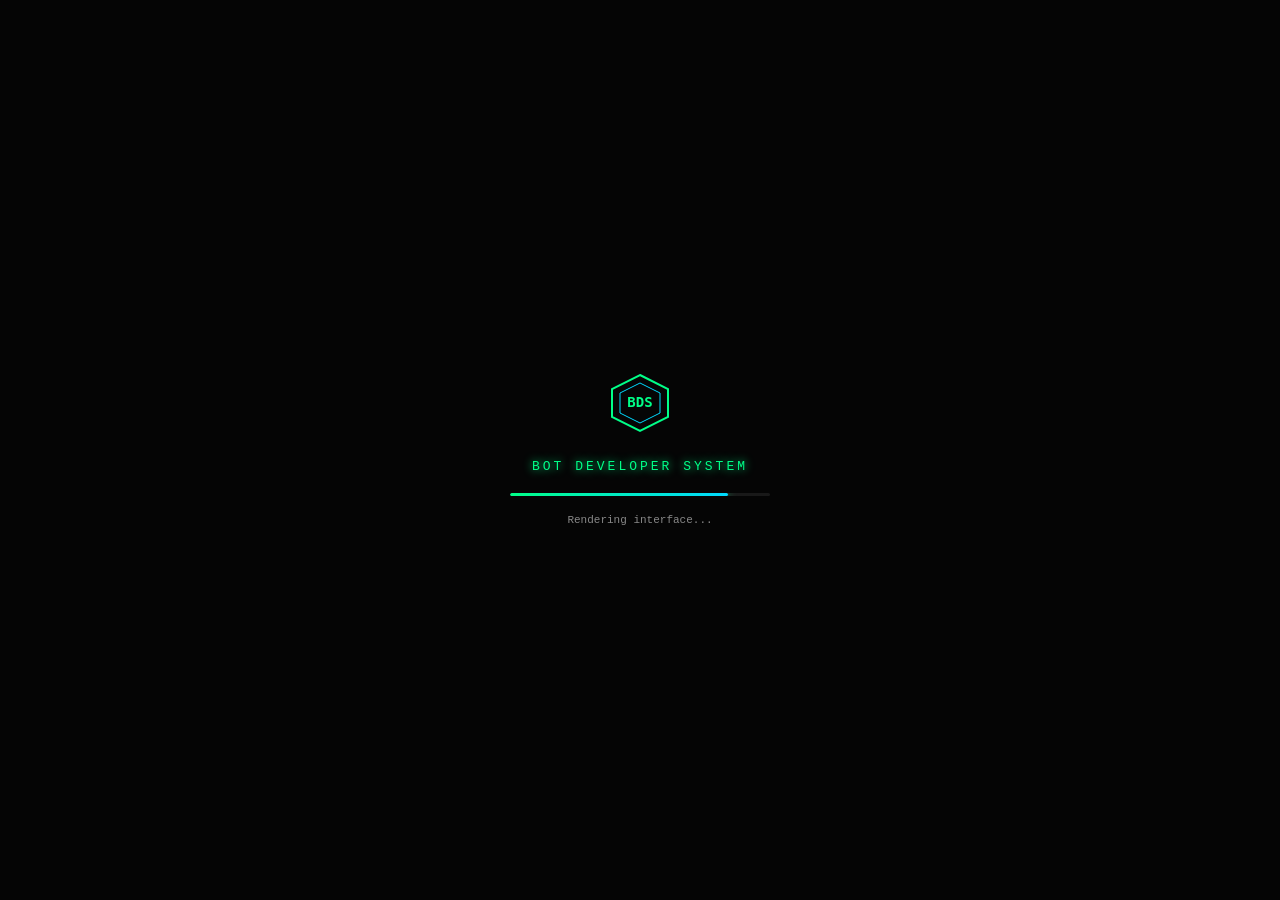
==== index.html @ f779391d "Add files via upload" ====
<!DOCTYPE html>
<html lang="ru">
<head>
  <meta charset="UTF-8" />
  <meta name="viewport" content="width=device-width, initial-scale=1.0, maximum-scale=1.0, user-scalable=no" />
  <title>BOT DEVELOPER SYSTEM</title>
  <link rel="stylesheet" href="styles.css" />
  <script src="https://telegram.org/js/telegram-web-app.js"></script>
</head>
<body>

<!-- ===== LOADING SCREEN ===== -->
<div id="loader">
  <div class="loader-inner">
    <div class="loader-logo">
      <svg width="64" height="64" viewBox="0 0 64 64" fill="none">
        <polygon points="32,4 60,18 60,46 32,60 4,46 4,18" stroke="#00ff88" stroke-width="2" fill="none" class="hex-anim"/>
        <polygon points="32,12 52,22 52,42 32,52 12,42 12,22" stroke="#00d9ff" stroke-width="1" fill="none" class="hex-anim2"/>
        <text x="32" y="36" text-anchor="middle" fill="#00ff88" font-size="14" font-family="monospace" font-weight="bold">BDS</text>
      </svg>
    </div>
    <div class="loader-text">BOT DEVELOPER SYSTEM</div>
    <div class="loader-bar-wrap"><div class="loader-bar"></div></div>
    <div class="loader-status" id="loaderStatus">Initializing system...</div>
  </div>
</div>

<!-- ===== CANVAS ===== -->
<canvas id="bgCanvas"></canvas>

<!-- ===== APP SHELL ===== -->
<div id="app" class="hidden">

  <!-- ========== HOME ========== -->
  <section class="page active" id="page-home">
    <div class="page-scroll">
      <div class="hero">
        <div class="hero-badge"><span class="dot pulse-green"></span> SYSTEM ONLINE</div>
        <div class="logo-wrap">
          <svg width="72" height="72" viewBox="0 0 72 72" fill="none">
            <polygon points="36,4 68,20 68,52 36,68 4,52 4,20" stroke="#00ff88" stroke-width="1.5" fill="rgba(0,255,136,0.04)"/>
            <polygon points="36,14 58,26 58,50 36,62 14,50 14,26" stroke="#00d9ff" stroke-width="1" fill="rgba(0,217,255,0.03)"/>
            <text x="36" y="42" text-anchor="middle" fill="#00ff88" font-size="16" font-family="monospace" font-weight="bold">BDS</text>
          </svg>
        </div>
        <h1 class="hero-title glitch" data-text="BOT DEVELOPER SYSTEM">BOT DEVELOPER SYSTEM</h1>
        <p class="hero-sub typed-text" id="typedSub"></p>
        <div class="hero-actions">
          <button class="btn-primary" onclick="nav('services')">Смотреть услуги</button>
          <button class="btn-outline" onclick="nav('contacts')">Связаться</button>
        </div>
      </div>

      <!-- STATS -->
      <div class="section-label">// SYSTEM METRICS</div>
      <div class="stats-grid">
        <div class="stat-card" data-glow="green">
          <div class="stat-icon">📦</div>
          <div class="stat-num counter" data-target="120">0</div>
          <div class="stat-label">Выполнено проектов</div>
          <div class="stat-bar"><div class="stat-bar-fill" style="width:92%"></div></div>
        </div>
        <div class="stat-card" data-glow="blue">
          <div class="stat-icon">👥</div>
          <div class="stat-num counter" data-target="47">0</div>
          <div class="stat-label">Активных клиентов</div>
          <div class="stat-bar"><div class="stat-bar-fill" style="width:78%"></div></div>
        </div>
        <div class="stat-card" data-glow="green">
          <div class="stat-icon">⚡</div>
          <div class="stat-num" id="responseTime">~2ч</div>
          <div class="stat-label">Время ответа</div>
          <div class="stat-bar"><div class="stat-bar-fill" style="width:98%"></div></div>
        </div>
        <div class="stat-card" data-glow="blue">
          <div class="stat-icon">🟢</div>
          <div class="stat-num" style="color:#00ff88">ONLINE</div>
          <div class="stat-label">Онлайн статус</div>
          <div class="stat-bar"><div class="stat-bar-fill" style="width:100%"></div></div>
        </div>
      </div>

      <!-- ABOUT -->
      <div class="section-label">// ABOUT SYSTEM</div>
      <div class="about-card glass">
        <div class="about-icon">🤖</div>
        <div class="about-text">
          <p>Разрабатываю <span class="highlight-green">Telegram-боты</span> любой сложности — от простых автоответчиков до полноценных <span class="highlight-blue">CRM-систем</span> и магазинов. Работаю с Python, Node.js, aiogram, Telegraf и другими стеками.</p>
        </div>
      </div>

      <!-- TECH STACK -->
      <div class="section-label">// TECH STACK</div>
      <div class="tech-wrap">
        <div class="tech-tag">Python</div>
        <div class="tech-tag">aiogram</div>
        <div class="tech-tag">Node.js</div>
        <div class="tech-tag">Telegraf</div>
        <div class="tech-tag">PostgreSQL</div>
        <div class="tech-tag">Redis</div>
        <div class="tech-tag">Docker</div>
        <div class="tech-tag">REST API</div>
        <div class="tech-tag">Webhook</div>
        <div class="tech-tag">MongoDB</div>
        <div class="tech-tag">FastAPI</div>
        <div class="tech-tag">OpenAI</div>
      </div>

      <div class="spacer-bottom"></div>
    </div>
  </section>

  <!-- ========== SERVICES ========== -->
  <section class="page" id="page-services">
    <div class="page-scroll">
      <div class="page-header">
        <div class="page-header-label">// AVAILABLE MODULES</div>
        <h2 class="page-title">Услуги</h2>
        <p class="page-desc">Выберите нужное решение для вашего бизнеса</p>
      </div>

      <div class="services-grid" id="servicesGrid"></div>
      <div class="spacer-bottom"></div>
    </div>
  </section>

  <!-- ========== PORTFOLIO ========== -->
  <section class="page" id="page-portfolio">
    <div class="page-scroll">
      <div class="page-header">
        <div class="page-header-label">// PROJECT ARCHIVE</div>
        <h2 class="page-title">Портфолио</h2>
        <p class="page-desc">Реализованные проекты</p>
      </div>

      <div class="portfolio-list" id="portfolioList"></div>
      <div class="spacer-bottom"></div>
    </div>
  </section>

  <!-- ========== REVIEWS ========== -->
  <section class="page" id="page-reviews">
    <div class="page-scroll">
      <div class="page-header">
        <div class="page-header-label">// CLIENT FEEDBACK</div>
        <h2 class="page-title">Отзывы</h2>
        <p class="page-desc">Что говорят клиенты</p>
      </div>

      <div class="reviews-list" id="reviewsList"></div>
      <div class="spacer-bottom"></div>
    </div>
  </section>

  <!-- ========== CONTACTS ========== -->
  <section class="page" id="page-contacts">
    <div class="page-scroll">
      <div class="page-header">
        <div class="page-header-label">// ESTABLISH CONNECTION</div>
        <h2 class="page-title">Контакты</h2>
        <p class="page-desc">Готов обсудить ваш проект</p>
      </div>

      <div class="contacts-wrap">
        <a href="https://t.me/yourusername" class="contact-card glass" data-glow="blue">
          <div class="contact-icon">✈️</div>
          <div class="contact-info">
            <div class="contact-name">Telegram</div>
            <div class="contact-val">@yourusername</div>
          </div>
          <div class="contact-arrow">→</div>
        </a>
        <a href="https://wa.me/79000000000" class="contact-card glass" data-glow="green">
          <div class="contact-icon">💬</div>
          <div class="contact-info">
            <div class="contact-name">WhatsApp</div>
            <div class="contact-val">+7 (900) 000-00-00</div>
          </div>
          <div class="contact-arrow">→</div>
        </a>
        <a href="mailto:dev@example.com" class="contact-card glass" data-glow="blue">
          <div class="contact-icon">📧</div>
          <div class="contact-info">
            <div class="contact-name">Email</div>
            <div class="contact-val">dev@example.com</div>
          </div>
          <div class="contact-arrow">→</div>
        </a>
      </div>

      <div class="section-label" style="margin-top:28px">// AVAILABILITY STATUS</div>
      <div class="avail-card glass">
        <div class="avail-dot pulse-green"></div>
        <div class="avail-text">
          <div class="avail-title">Принимаю новые проекты</div>
          <div class="avail-sub">Свободные слоты: <span class="highlight-green">3 из 5</span></div>
        </div>
      </div>

      <button class="btn-primary btn-wide" onclick="openModal('general')" style="margin-top:24px">
        📩 Связаться сейчас
      </button>
      <div class="spacer-bottom"></div>
    </div>
  </section>

  <!-- ========== NAV ========== -->
  <nav class="bottom-nav" id="bottomNav">
    <button class="nav-item active" data-page="home">
      <span class="nav-icon">🏠</span>
      <span class="nav-label">Главная</span>
    </button>
    <button class="nav-item" data-page="services">
      <span class="nav-icon">🤖</span>
      <span class="nav-label">Услуги</span>
    </button>
    <button class="nav-item" data-page="portfolio">
      <span class="nav-icon">📂</span>
      <span class="nav-label">Портфолио</span>
    </button>
    <button class="nav-item" data-page="reviews">
      <span class="nav-icon">💬</span>
      <span class="nav-label">Отзывы</span>
    </button>
    <button class="nav-item" data-page="contacts">
      <span class="nav-icon">📞</span>
      <span class="nav-label">Контакты</span>
    </button>
  </nav>
</div>

<!-- ===== MODAL ===== -->
<div class="modal-overlay" id="modalOverlay" onclick="closeModal()">
  <div class="modal glass" id="modalBox" onclick="event.stopPropagation()">
    <div class="modal-header">
      <div class="modal-title">// SEND REQUEST</div>
      <button class="modal-close" onclick="closeModal()">✕</button>
    </div>
    <div class="modal-body" id="modalBody">
      <form id="orderForm" onsubmit="submitForm(event)">
        <label class="field-label">Имя *</label>
        <input class="field-input" type="text" id="fName" placeholder="Ваше имя" required />

        <label class="field-label">Telegram *</label>
        <input class="field-input" type="text" id="fTg" placeholder="@username" required />

        <label class="field-label">Тип проекта</label>
        <select class="field-input" id="fType">
          <option value="">Выберите...</option>
          <option>Telegram бот</option>
          <option>Магазин в Telegram</option>
          <option>CRM система</option>
          <option>Автоматическая рассылка</option>
          <option>Парсер данных</option>
          <option>Интеграция API</option>
          <option>Автоматизация бизнеса</option>
          <option>Индивидуальная разработка</option>
        </select>

        <label class="field-label">Описание задачи</label>
        <textarea class="field-input" id="fDesc" rows="3" placeholder="Опишите вашу задачу..."></textarea>

        <label class="field-label">Бюджет</label>
        <select class="field-input" id="fBudget">
          <option value="">Не указан</option>
          <option>До 5 000 ₽</option>
          <option>5 000 – 15 000 ₽</option>
          <option>15 000 – 50 000 ₽</option>
          <option>50 000 – 100 000 ₽</option>
          <option>Более 100 000 ₽</option>
        </select>

        <button class="btn-primary btn-wide" type="submit">Отправить заявку →</button>
      </form>
    </div>
  </div>
</div>

<!-- ===== SUCCESS TOAST ===== -->
<div class="toast" id="successToast">
  <span class="toast-icon">✅</span>
  <span>Заявка успешно отправлена!</span>
</div>

<script src="app.js"></script>
</body>
</html>
---- styles.css ----
/* ===========================
   ROOT & RESET
=========================== */
*, *::before, *::after { box-sizing: border-box; margin: 0; padding: 0; }

:root {
  --bg:        #050505;
  --bg2:       #111111;
  --bg3:       #181818;
  --green:     #00ff88;
  --blue:      #00d9ff;
  --white:     #ffffff;
  --gray:      #888888;
  --card-bg:   rgba(255,255,255,0.04);
  --card-border: rgba(255,255,255,0.08);
  --green-glow: 0 0 20px rgba(0,255,136,0.3);
  --blue-glow:  0 0 20px rgba(0,217,255,0.3);
  --nav-h:     70px;
  --radius:    14px;
  --radius-sm: 8px;
  --font-mono: 'Courier New', monospace;
}

html, body {
  height: 100%;
  background: var(--bg);
  color: var(--white);
  font-family: -apple-system, BlinkMacSystemFont, 'Segoe UI', Roboto, sans-serif;
  font-size: 15px;
  line-height: 1.55;
  overflow: hidden;
  -webkit-tap-highlight-color: transparent;
  user-select: none;
}

a { text-decoration: none; color: inherit; }
button { cursor: pointer; font-family: inherit; border: none; background: none; }

/* ===========================
   CANVAS BACKGROUND
=========================== */
#bgCanvas {
  position: fixed;
  inset: 0;
  z-index: 0;
  pointer-events: none;
}

/* ===========================
   LOADER
=========================== */
#loader {
  position: fixed;
  inset: 0;
  z-index: 9999;
  background: var(--bg);
  display: flex;
  align-items: center;
  justify-content: center;
  flex-direction: column;
}

.loader-inner {
  display: flex;
  flex-direction: column;
  align-items: center;
  gap: 16px;
  width: 260px;
}

.loader-logo svg { animation: loaderSpin 3s linear infinite; }
@keyframes loaderSpin {
  0%   { filter: drop-shadow(0 0 6px var(--green)); }
  50%  { filter: drop-shadow(0 0 18px var(--blue)); }
  100% { filter: drop-shadow(0 0 6px var(--green)); }
}

.hex-anim  { animation: hexPulse 2s ease-in-out infinite; }
.hex-anim2 { animation: hexPulse 2s ease-in-out infinite 0.5s; }
@keyframes hexPulse {
  0%,100% { opacity:1; } 50% { opacity:0.4; }
}

.loader-text {
  font-family: var(--font-mono);
  font-size: 13px;
  letter-spacing: 3px;
  color: var(--green);
  text-shadow: 0 0 10px var(--green);
}

.loader-bar-wrap {
  width: 100%;
  height: 3px;
  background: rgba(255,255,255,0.08);
  border-radius: 99px;
  overflow: hidden;
}

.loader-bar {
  height: 100%;
  width: 0%;
  background: linear-gradient(90deg, var(--green), var(--blue));
  border-radius: 99px;
  box-shadow: 0 0 10px var(--green);
  transition: width 0.1s linear;
}

.loader-status {
  font-family: var(--font-mono);
  font-size: 11px;
  color: var(--gray);
  min-height: 16px;
}

/* ===========================
   APP
=========================== */
#app {
  position: fixed;
  inset: 0;
  z-index: 10;
  display: flex;
  flex-direction: column;
}
#app.hidden { display: none; }

/* ===========================
   PAGES
=========================== */
.page {
  display: none;
  flex: 1;
  overflow: hidden;
  position: relative;
}
.page.active { display: flex; flex-direction: column; }

.page-scroll {
  flex: 1;
  overflow-y: auto;
  overflow-x: hidden;
  padding: 16px 16px 0;
  padding-bottom: calc(var(--nav-h) + 16px);
  -webkit-overflow-scrolling: touch;
}
.page-scroll::-webkit-scrollbar { display: none; }

/* ===========================
   HERO
=========================== */
.hero {
  text-align: center;
  padding: 32px 8px 24px;
}

.hero-badge {
  display: inline-flex;
  align-items: center;
  gap: 8px;
  font-family: var(--font-mono);
  font-size: 11px;
  letter-spacing: 2px;
  color: var(--green);
  background: rgba(0,255,136,0.08);
  border: 1px solid rgba(0,255,136,0.2);
  padding: 5px 14px;
  border-radius: 99px;
  margin-bottom: 20px;
}

.dot {
  width: 7px;
  height: 7px;
  border-radius: 50%;
  background: var(--green);
}

.pulse-green {
  animation: pulseGreen 1.8s ease-in-out infinite;
  box-shadow: 0 0 6px var(--green);
}
@keyframes pulseGreen {
  0%,100% { opacity:1; transform:scale(1); }
  50%      { opacity:0.5; transform:scale(0.7); }
}

.logo-wrap {
  margin-bottom: 18px;
  filter: drop-shadow(0 0 16px rgba(0,255,136,0.5));
}

/* Glitch Title */
.hero-title {
  font-family: var(--font-mono);
  font-size: clamp(18px, 5.5vw, 24px);
  font-weight: 700;
  letter-spacing: 2px;
  color: var(--white);
  position: relative;
  display: inline-block;
  line-height: 1.3;
}
.hero-title::before, .hero-title::after {
  content: attr(data-text);
  position: absolute;
  top: 0; left: 0;
  width: 100%;
}
.hero-title::before {
  color: var(--green);
  animation: glitch1 4s infinite linear;
  clip-path: polygon(0 0,100% 0,100% 40%,0 40%);
}
.hero-title::after {
  color: var(--blue);
  animation: glitch2 4s infinite linear;
  clip-path: polygon(0 60%,100% 60%,100% 100%,0 100%);
}
@keyframes glitch1 {
  0%,94%,100% { transform:none; opacity:0; }
  95% { transform:translate(-2px,1px); opacity:0.6; }
  97% { transform:translate(2px,-1px); opacity:0.6; }
}
@keyframes glitch2 {
  0%,92%,100% { transform:none; opacity:0; }
  93% { transform:translate(2px,1px); opacity:0.5; }
  96% { transform:translate(-2px,-1px); opacity:0.5; }
}

.hero-sub {
  color: var(--gray);
  font-size: 14px;
  max-width: 340px;
  margin: 12px auto 24px;
  min-height: 44px;
}

.hero-actions {
  display: flex;
  gap: 12px;
  justify-content: center;
  flex-wrap: wrap;
}

/* ===========================
   BUTTONS
=========================== */
.btn-primary {
  background: linear-gradient(135deg, var(--green), #00cc70);
  color: #000;
  font-weight: 700;
  font-size: 14px;
  padding: 12px 24px;
  border-radius: var(--radius-sm);
  transition: all 0.25s;
  box-shadow: 0 4px 20px rgba(0,255,136,0.3);
  letter-spacing: 0.5px;
}
.btn-primary:hover, .btn-primary:active {
  transform: translateY(-1px);
  box-shadow: 0 6px 28px rgba(0,255,136,0.5);
}

.btn-outline {
  background: transparent;
  color: var(--blue);
  font-weight: 600;
  font-size: 14px;
  padding: 11px 24px;
  border-radius: var(--radius-sm);
  border: 1.5px solid rgba(0,217,255,0.4);
  transition: all 0.25s;
}
.btn-outline:hover, .btn-outline:active {
  background: rgba(0,217,255,0.08);
  border-color: var(--blue);
  box-shadow: 0 0 16px rgba(0,217,255,0.2);
}

.btn-wide { width: 100%; text-align: center; }

/* ===========================
   SECTION LABEL
=========================== */
.section-label {
  font-family: var(--font-mono);
  font-size: 11px;
  letter-spacing: 2px;
  color: var(--green);
  opacity: 0.7;
  margin: 28px 0 14px;
}

/* ===========================
   STATS GRID
=========================== */
.stats-grid {
  display: grid;
  grid-template-columns: 1fr 1fr;
  gap: 12px;
}

.stat-card {
  background: var(--card-bg);
  border: 1px solid var(--card-border);
  border-radius: var(--radius);
  padding: 16px;
  backdrop-filter: blur(12px);
  transition: all 0.3s;
  position: relative;
  overflow: hidden;
}
.stat-card::before {
  content: '';
  position: absolute;
  top: 0; left: 0; right: 0;
  height: 2px;
}
.stat-card[data-glow="green"]::before { background: linear-gradient(90deg, transparent, var(--green), transparent); }
.stat-card[data-glow="blue"]::before  { background: linear-gradient(90deg, transparent, var(--blue), transparent); }
.stat-card[data-glow="green"]:hover   { box-shadow: var(--green-glow); border-color: rgba(0,255,136,0.3); }
.stat-card[data-glow="blue"]:hover    { box-shadow: var(--blue-glow);  border-color: rgba(0,217,255,0.3); }

.stat-icon { font-size: 20px; margin-bottom: 8px; }
.stat-num  { font-family: var(--font-mono); font-size: 22px; font-weight: 700; color: var(--green); line-height: 1; margin-bottom: 4px; }
.stat-label{ font-size: 11px; color: var(--gray); margin-bottom: 8px; }
.stat-bar  { height: 3px; background: rgba(255,255,255,0.08); border-radius: 99px; overflow: hidden; }
.stat-bar-fill { height: 100%; background: linear-gradient(90deg, var(--green), var(--blue)); border-radius: 99px; box-shadow: 0 0 6px var(--green); width: 0; transition: width 1.4s ease; }

/* ===========================
   ABOUT
=========================== */
.glass {
  background: rgba(255,255,255,0.04);
  border: 1px solid rgba(255,255,255,0.08);
  backdrop-filter: blur(16px);
  border-radius: var(--radius);
}

.about-card {
  display: flex;
  gap: 14px;
  padding: 18px;
  align-items: flex-start;
}
.about-icon { font-size: 28px; flex-shrink: 0; }
.about-text  { font-size: 14px; color: rgba(255,255,255,0.7); line-height: 1.6; }

.highlight-green { color: var(--green); font-weight: 600; }
.highlight-blue  { color: var(--blue);  font-weight: 600; }

/* ===========================
   TECH STACK
=========================== */
.tech-wrap { display: flex; flex-wrap: wrap; gap: 8px; }
.tech-tag {
  font-family: var(--font-mono);
  font-size: 11px;
  padding: 5px 12px;
  border-radius: 99px;
  background: rgba(0,217,255,0.08);
  border: 1px solid rgba(0,217,255,0.2);
  color: var(--blue);
  letter-spacing: 0.5px;
  transition: all 0.2s;
}
.tech-tag:hover { background: rgba(0,217,255,0.15); box-shadow: var(--blue-glow); }

/* ===========================
   PAGE HEADER
=========================== */
.page-header { padding: 28px 0 8px; }
.page-header-label {
  font-family: var(--font-mono);
  font-size: 11px;
  letter-spacing: 2px;
  color: var(--blue);
  opacity: 0.7;
  margin-bottom: 6px;
}
.page-title { font-size: 26px; font-weight: 700; margin-bottom: 6px; }
.page-desc  { font-size: 13px; color: var(--gray); }

/* ===========================
   SERVICES GRID
=========================== */
.services-grid {
  display: grid;
  grid-template-columns: 1fr 1fr;
  gap: 12px;
  margin-top: 20px;
}

.service-card {
  background: var(--card-bg);
  border: 1px solid var(--card-border);
  border-radius: var(--radius);
  padding: 18px 14px;
  transition: all 0.3s;
  position: relative;
  overflow: hidden;
  display: flex;
  flex-direction: column;
  gap: 8px;
  cursor: pointer;
}
.service-card::after {
  content: '';
  position: absolute;
  inset: 0;
  border-radius: var(--radius);
  background: linear-gradient(135deg, rgba(0,255,136,0.03), rgba(0,217,255,0.03));
  opacity: 0;
  transition: opacity 0.3s;
}
.service-card:hover::after { opacity: 1; }
.service-card:hover {
  border-color: rgba(0,255,136,0.25);
  transform: translateY(-2px);
  box-shadow: 0 8px 30px rgba(0,0,0,0.4), var(--green-glow);
}
.service-card:hover .service-icon { transform: scale(1.15); }

.service-top { display: flex; align-items: center; gap: 8px; }
.service-icon { font-size: 24px; transition: transform 0.3s; }
.service-name { font-size: 13px; font-weight: 700; line-height: 1.2; }
.service-desc { font-size: 12px; color: var(--gray); line-height: 1.5; flex: 1; }
.service-btn {
  display: inline-block;
  font-size: 11px;
  font-weight: 700;
  color: var(--green);
  border: 1px solid rgba(0,255,136,0.3);
  border-radius: 99px;
  padding: 5px 12px;
  text-align: center;
  transition: all 0.2s;
  font-family: var(--font-mono);
  letter-spacing: 0.5px;
  background: none;
  cursor: pointer;
  width: 100%;
}
.service-btn:hover { background: rgba(0,255,136,0.12); box-shadow: var(--green-glow); }

/* ===========================
   PORTFOLIO
=========================== */
.portfolio-list {
  display: flex;
  flex-direction: column;
  gap: 14px;
  margin-top: 20px;
}

.portfolio-card {
  background: var(--card-bg);
  border: 1px solid var(--card-border);
  border-radius: var(--radius);
  overflow: hidden;
  transition: all 0.3s;
}
.portfolio-card:hover { border-color: rgba(0,217,255,0.3); box-shadow: var(--blue-glow); }

.portfolio-thumb {
  width: 100%;
  height: 120px;
  display: flex;
  align-items: center;
  justify-content: center;
  font-size: 48px;
  position: relative;
  overflow: hidden;
}

.portfolio-body { padding: 14px; }
.portfolio-title { font-size: 15px; font-weight: 700; margin-bottom: 6px; }
.portfolio-desc { font-size: 13px; color: var(--gray); margin-bottom: 10px; line-height: 1.5; }
.portfolio-footer { display: flex; align-items: center; justify-content: space-between; flex-wrap: wrap; gap: 6px; }
.portfolio-tags { display: flex; gap: 6px; flex-wrap: wrap; }
.p-tag {
  font-size: 10px;
  padding: 3px 9px;
  border-radius: 99px;
  background: rgba(0,217,255,0.08);
  border: 1px solid rgba(0,217,255,0.2);
  color: var(--blue);
  font-family: var(--font-mono);
}
.p-status {
  font-size: 10px;
  padding: 3px 10px;
  border-radius: 99px;
  font-family: var(--font-mono);
}
.p-status.done { background: rgba(0,255,136,0.1); color: var(--green); border: 1px solid rgba(0,255,136,0.25); }
.p-status.active { background: rgba(0,217,255,0.1); color: var(--blue); border: 1px solid rgba(0,217,255,0.25); }

/* ===========================
   REVIEWS
=========================== */
.reviews-list {
  display: flex;
  flex-direction: column;
  gap: 14px;
  margin-top: 20px;
}

.review-card {
  background: var(--card-bg);
  border: 1px solid var(--card-border);
  border-radius: var(--radius);
  padding: 18px;
  transition: all 0.3s;
  opacity: 0;
  transform: translateY(20px);
  animation: fadeUp 0.5s forwards;
}
.review-card:hover { border-color: rgba(0,255,136,0.2); box-shadow: var(--green-glow); }
@keyframes fadeUp {
  to { opacity:1; transform:translateY(0); }
}

.review-top { display: flex; align-items: center; gap: 12px; margin-bottom: 10px; }
.review-avatar {
  width: 42px; height: 42px;
  border-radius: 50%;
  background: linear-gradient(135deg, var(--green), var(--blue));
  display: flex;
  align-items: center;
  justify-content: center;
  font-size: 18px;
  font-weight: 700;
  color: #000;
  flex-shrink: 0;
}
.review-name { font-weight: 700; font-size: 14px; margin-bottom: 2px; }
.review-stars { font-size: 12px; color: #ffd700; }
.review-text { font-size: 13px; color: rgba(255,255,255,0.7); line-height: 1.6; font-style: italic; }
.review-quote { color: var(--green); font-size: 18px; line-height: 1; margin-bottom: 4px; }

/* ===========================
   CONTACTS
=========================== */
.contacts-wrap { display: flex; flex-direction: column; gap: 12px; margin-top: 20px; }

.contact-card {
  display: flex;
  align-items: center;
  gap: 14px;
  padding: 16px;
  border-radius: var(--radius);
  transition: all 0.3s;
  cursor: pointer;
}
.contact-card[data-glow="green"]:hover { border-color: rgba(0,255,136,0.3); box-shadow: var(--green-glow); }
.contact-card[data-glow="blue"]:hover  { border-color: rgba(0,217,255,0.3); box-shadow: var(--blue-glow); }

.contact-icon { font-size: 28px; flex-shrink: 0; }
.contact-info { flex: 1; }
.contact-name { font-weight: 700; font-size: 14px; }
.contact-val  { font-size: 13px; color: var(--gray); font-family: var(--font-mono); }
.contact-arrow { color: var(--green); font-size: 18px; opacity: 0.5; }

.avail-card {
  display: flex;
  align-items: center;
  gap: 14px;
  padding: 16px;
}
.avail-dot {
  width: 12px; height: 12px;
  border-radius: 50%;
  background: var(--green);
  flex-shrink: 0;
  box-shadow: 0 0 8px var(--green);
  animation: pulseGreen 1.8s ease-in-out infinite;
}
.avail-title { font-weight: 700; font-size: 14px; margin-bottom: 2px; }
.avail-sub   { font-size: 12px; color: var(--gray); }

/* ===========================
   BOTTOM NAV
=========================== */
.bottom-nav {
  position: fixed;
  bottom: 0; left: 0; right: 0;
  height: var(--nav-h);
  display: flex;
  align-items: center;
  justify-content: space-around;
  background: rgba(10,10,10,0.96);
  border-top: 1px solid rgba(255,255,255,0.08);
  backdrop-filter: blur(20px);
  z-index: 100;
  padding: 0 4px;
  padding-bottom: env(safe-area-inset-bottom, 0px);
}

.nav-item {
  display: flex;
  flex-direction: column;
  align-items: center;
  gap: 3px;
  padding: 8px 10px;
  border-radius: var(--radius-sm);
  transition: all 0.2s;
  flex: 1;
  position: relative;
}
.nav-item::before {
  content: '';
  position: absolute;
  top: 0; left: 20%; right: 20%;
  height: 2px;
  border-radius: 0 0 2px 2px;
  background: linear-gradient(90deg, var(--green), var(--blue));
  opacity: 0;
  transition: opacity 0.2s;
}
.nav-item.active::before { opacity: 1; }

.nav-icon  { font-size: 20px; transition: transform 0.2s; }
.nav-label { font-size: 10px; color: var(--gray); transition: color 0.2s; letter-spacing: 0.3px; }
.nav-item.active .nav-label { color: var(--green); }
.nav-item.active .nav-icon  { transform: scale(1.1); filter: drop-shadow(0 0 4px var(--green)); }
.nav-item:active { transform: scale(0.92); }

/* ===========================
   MODAL
=========================== */
.modal-overlay {
  position: fixed;
  inset: 0;
  z-index: 200;
  background: rgba(0,0,0,0.8);
  backdrop-filter: blur(6px);
  display: flex;
  align-items: flex-end;
  justify-content: center;
  opacity: 0;
  pointer-events: none;
  transition: opacity 0.3s;
}
.modal-overlay.open {
  opacity: 1;
  pointer-events: all;
}
.modal {
  width: 100%;
  max-width: 500px;
  max-height: 88vh;
  border-radius: 20px 20px 0 0;
  border-bottom: none;
  overflow: hidden;
  display: flex;
  flex-direction: column;
  transform: translateY(100%);
  transition: transform 0.35s cubic-bezier(0.4,0,0.2,1);
}
.modal-overlay.open .modal { transform: translateY(0); }

.modal-header {
  display: flex;
  align-items: center;
  justify-content: space-between;
  padding: 18px 20px 14px;
  border-bottom: 1px solid rgba(255,255,255,0.06);
}
.modal-title {
  font-family: var(--font-mono);
  font-size: 13px;
  letter-spacing: 2px;
  color: var(--green);
}
.modal-close {
  width: 32px; height: 32px;
  border-radius: 50%;
  background: rgba(255,255,255,0.06);
  color: var(--gray);
  font-size: 14px;
  transition: all 0.2s;
}
.modal-close:hover { background: rgba(255,255,255,0.12); color: var(--white); }

.modal-body {
  overflow-y: auto;
  padding: 16px 20px 28px;
  -webkit-overflow-scrolling: touch;
}
.modal-body::-webkit-scrollbar { display: none; }

.field-label {
  display: block;
  font-size: 11px;
  font-family: var(--font-mono);
  letter-spacing: 1px;
  color: var(--gray);
  margin: 14px 0 6px;
  text-transform: uppercase;
}
.field-label:first-child { margin-top: 0; }

.field-input {
  width: 100%;
  background: rgba(255,255,255,0.04);
  border: 1px solid rgba(255,255,255,0.1);
  border-radius: var(--radius-sm);
  color: var(--white);
  font-size: 14px;
  font-family: inherit;
  padding: 12px 14px;
  outline: none;
  transition: border-color 0.2s, box-shadow 0.2s;
  resize: none;
  appearance: none;
}
.field-input::placeholder { color: rgba(255,255,255,0.25); }
.field-input:focus {
  border-color: rgba(0,255,136,0.4);
  box-shadow: 0 0 12px rgba(0,255,136,0.12);
}
select.field-input option { background: #1a1a1a; color: var(--white); }
textarea.field-input { min-height: 80px; }

#orderForm .btn-primary { margin-top: 20px; }

/* ===========================
   TOAST
=========================== */
.toast {
  position: fixed;
  bottom: calc(var(--nav-h) + 16px);
  left: 50%;
  transform: translateX(-50%) translateY(20px);
  background: rgba(0,255,136,0.1);
  border: 1px solid rgba(0,255,136,0.3);
  color: var(--green);
  font-size: 14px;
  font-weight: 600;
  padding: 12px 24px;
  border-radius: 99px;
  backdrop-filter: blur(16px);
  display: flex;
  align-items: center;
  gap: 8px;
  white-space: nowrap;
  z-index: 500;
  opacity: 0;
  transition: all 0.3s;
  pointer-events: none;
  box-shadow: var(--green-glow);
}
.toast.show {
  opacity: 1;
  transform: translateX(-50%) translateY(0);
}
.toast-icon { font-size: 16px; }

/* ===========================
   SPACER
=========================== */
.spacer-bottom { height: 20px; }

/* ===========================
   PORTFOLIO THUMB GRADIENTS
=========================== */
.thumb-1 { background: linear-gradient(135deg,#0d1a0d,#0a1a2a); }
.thumb-2 { background: linear-gradient(135deg,#1a0d0d,#0a1a2a); }
.thumb-3 { background: linear-gradient(135deg,#0a1a2a,#0d0d1a); }
.thumb-4 { background: linear-gradient(135deg,#1a150a,#0a1a15); }
.thumb-5 { background: linear-gradient(135deg,#0a1a0a,#151a0a); }
.thumb-6 { background: linear-gradient(135deg,#1a0a1a,#0a1520); }

/* grid overlay on thumbs */
.portfolio-thumb::after {
  content:'';
  position:absolute;
  inset:0;
  background-image:
    linear-gradient(rgba(0,255,136,0.05) 1px, transparent 1px),
    linear-gradient(90deg, rgba(0,255,136,0.05) 1px, transparent 1px);
  background-size: 24px 24px;
}
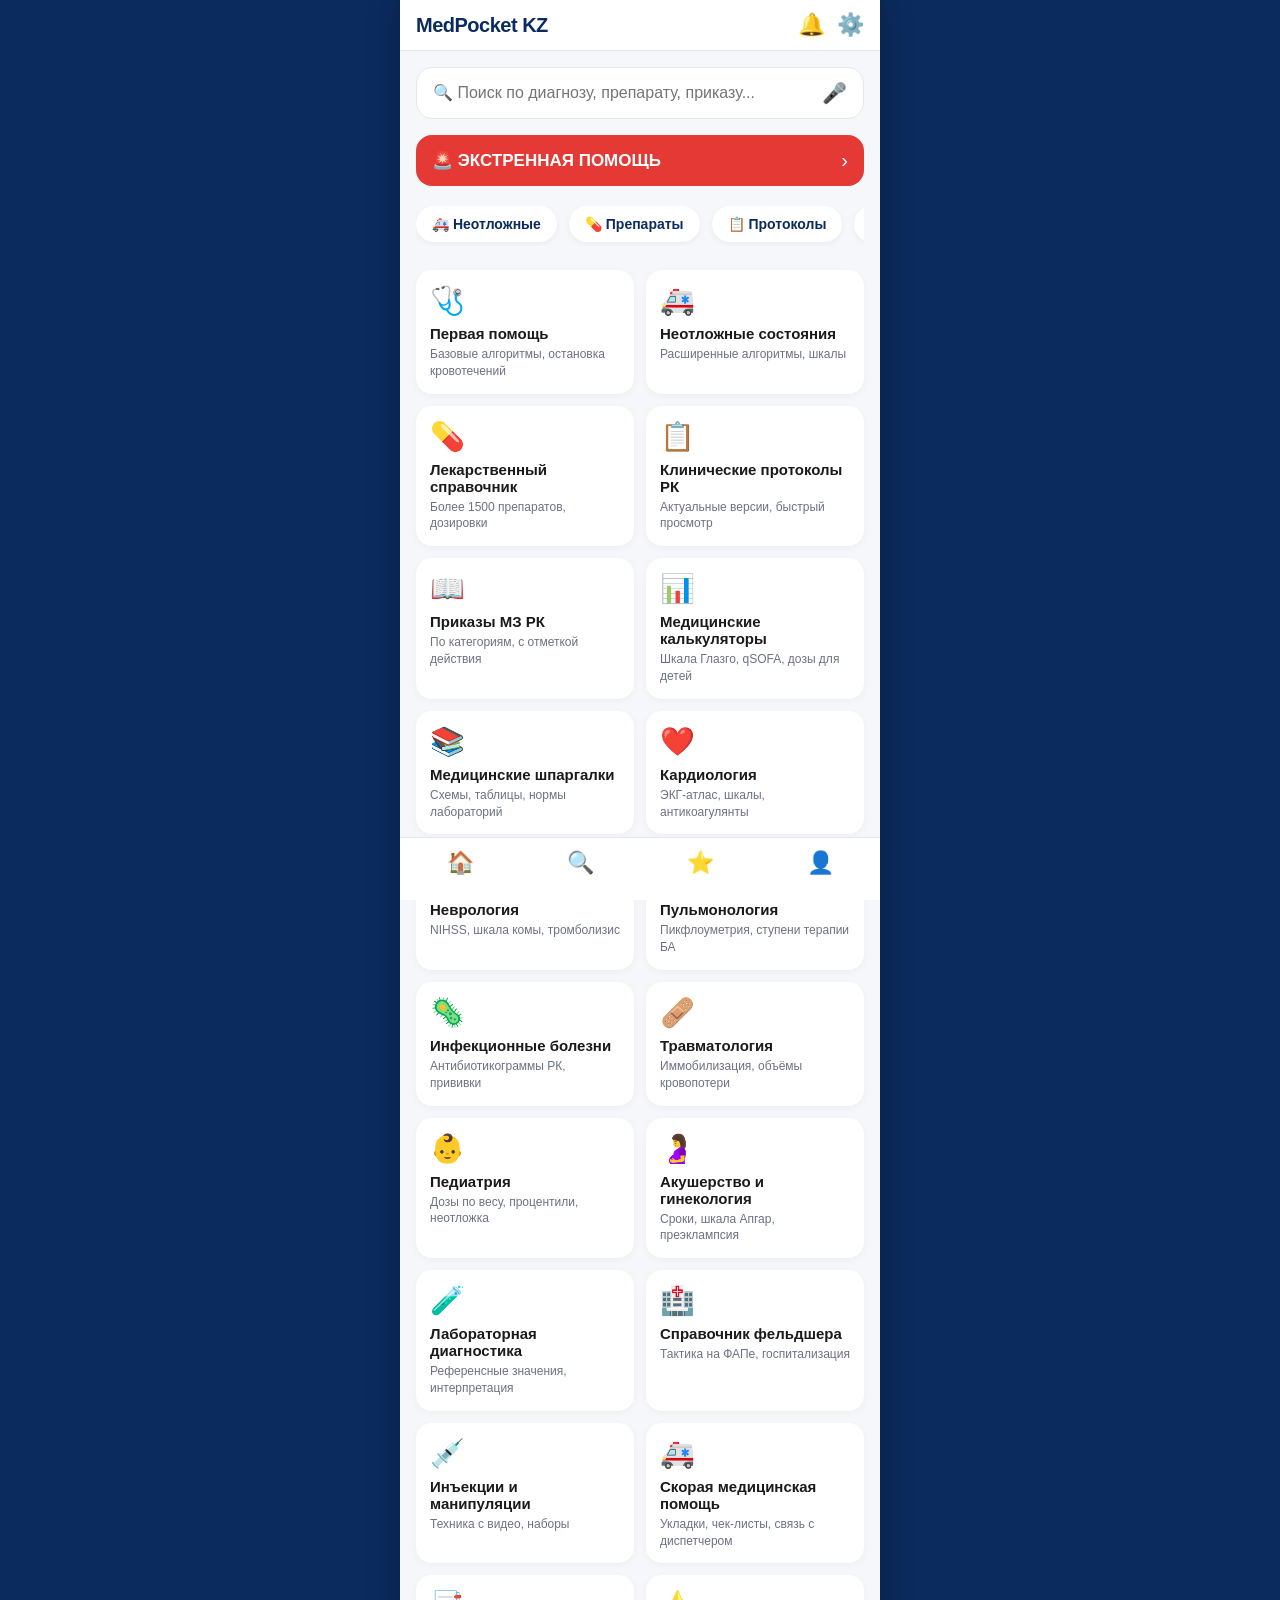
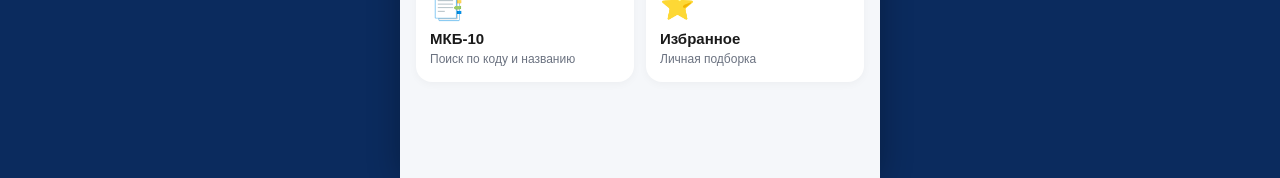
==== commit 99141d4b: "Refactor index.html for MedPocket KZ application Updated the HTML structure and styles for the MedPo" ====
--- a/index.html
+++ b/index.html
@@ -1,287 +1,421 @@
 <!DOCTYPE html>
 <html lang="ru">
 <head>
-  <meta charset="UTF-8" />
-  <meta name="viewport" content="width=device-width, initial-scale=1.0, maximum-scale=1.0, user-scalable=no" />
-  <title>BOT DEVELOPER SYSTEM</title>
-  <link rel="stylesheet" href="styles.css" />
-  <script src="https://telegram.org/js/telegram-web-app.js"></script>
+    <meta charset="UTF-8">
+    <meta name="viewport" content="width=device-width, initial-scale=1.0, maximum-scale=1.0, user-scalable=no, viewport-fit=cover">
+    <title>MedPocket KZ</title>
+    <style>
+        * {
+            margin: 0;
+            padding: 0;
+            box-sizing: border-box;
+            -webkit-tap-highlight-color: transparent;
+            font-family: -apple-system, BlinkMacSystemFont, 'Inter', 'Segoe UI', Roboto, sans-serif;
+        }
+        body {
+            background: #0B2B5E;
+            display: flex;
+            justify-content: center;
+            align-items: flex-start;
+            min-height: 100vh;
+        }
+        #app {
+            width: 100%;
+            max-width: 480px;
+            background: #F5F7FA;
+            min-height: 100vh;
+            position: relative;
+            display: flex;
+            flex-direction: column;
+            box-shadow: 0 0 30px rgba(0,0,0,0.3);
+        }
+        /* Шапка */
+        .header {
+            background: #FFFFFF;
+            padding: 12px 16px;
+            display: flex;
+            align-items: center;
+            justify-content: space-between;
+            border-bottom: 1px solid #E5E7EB;
+            position: sticky;
+            top: 0;
+            z-index: 10;
+        }
+        .logo {
+            font-size: 20px;
+            font-weight: 700;
+            color: #0B2B5E;
+            letter-spacing: -0.5px;
+        }
+        .header-icons {
+            display: flex;
+            gap: 12px;
+            font-size: 22px;
+        }
+        /* Контент */
+        .content {
+            flex: 1;
+            overflow-y: auto;
+            padding-bottom: 80px;
+            -webkit-overflow-scrolling: touch;
+        }
+        .screen {
+            display: none;
+            padding: 16px;
+        }
+        .screen.active {
+            display: block;
+        }
+        /* Поиск */
+        .search-container {
+            background: #FFFFFF;
+            border-radius: 16px;
+            padding: 4px 16px;
+            display: flex;
+            align-items: center;
+            margin-bottom: 16px;
+            border: 1px solid #E5E7EB;
+        }
+        .search-container input {
+            flex: 1;
+            border: none;
+            font-size: 16px;
+            padding: 12px 0;
+            outline: none;
+            background: transparent;
+        }
+        .search-mic {
+            font-size: 20px;
+            margin-left: 8px;
+        }
+        /* Красная кнопка */
+        .emergency-btn {
+            background: #E53935;
+            border-radius: 16px;
+            padding: 14px 16px;
+            display: flex;
+            align-items: center;
+            justify-content: space-between;
+            margin-bottom: 20px;
+            cursor: pointer;
+            transition: transform 0.1s;
+        }
+        .emergency-btn:active {
+            transform: scale(0.97);
+        }
+        .emergency-btn .text {
+            color: white;
+            font-weight: 700;
+            font-size: 17px;
+            display: flex;
+            align-items: center;
+            gap: 10px;
+        }
+        .emergency-btn .arrow {
+            color: white;
+            font-size: 20px;
+        }
+        /* Быстрые действия */
+        .quick-actions {
+            display: flex;
+            gap: 12px;
+            margin-bottom: 24px;
+            overflow-x: auto;
+            padding-bottom: 4px;
+        }
+        .quick-action {
+            background: #FFFFFF;
+            border-radius: 20px;
+            padding: 10px 16px;
+            white-space: nowrap;
+            font-size: 14px;
+            font-weight: 600;
+            color: #0B2B5E;
+            box-shadow: 0 2px 6px rgba(0,0,0,0.05);
+            display: flex;
+            align-items: center;
+            gap: 6px;
+            flex-shrink: 0;
+        }
+        /* Сетка карточек */
+        .grid {
+            display: flex;
+            flex-wrap: wrap;
+            gap: 12px;
+            justify-content: space-between;
+        }
+        .card {
+            background: #FFFFFF;
+            border-radius: 16px;
+            padding: 14px;
+            width: calc(50% - 6px);
+            box-shadow: 0 2px 8px rgba(0,0,0,0.04);
+            transition: transform 0.1s;
+            cursor: pointer;
+        }
+        .card:active {
+            transform: scale(0.96);
+        }
+        .card .icon {
+            font-size: 28px;
+            margin-bottom: 8px;
+        }
+        .card .title {
+            font-weight: 700;
+            font-size: 15px;
+            color: #1A1A1A;
+            margin-bottom: 4px;
+        }
+        .card .desc {
+            font-size: 12px;
+            color: #6B7280;
+            line-height: 1.4;
+        }
+        /* Нижняя панель */
+        .tab-bar {
+            position: fixed;
+            bottom: 0;
+            width: 100%;
+            max-width: 480px;
+            background: #FFFFFF;
+            display: flex;
+            justify-content: space-around;
+            padding: 8px 0 20px;
+            border-top: 1px solid #E5E7EB;
+            z-index: 20;
+        }
+        .tab-item {
+            align-items: center;
+            font-size: 22px;
+            padding: 4px 16px;
+            color: #9CA3AF;
+            font-weight: 500;
+            cursor: pointer;
+        }
+        .tab-item.active {
+            color: #0B2B5E;
+            font-weight: 700;
+        }
+        /* Модальное окно */
+        .modal-overlay {
+            position: fixed;
+            top: 0; left: 0; right: 0; bottom: 0;
+            background: rgba(0,0,0,0.5);
+            z-index: 30;
+            display: none;
+            justify-content: center;
+            align-items: flex-end;
+        }
+        .modal-overlay.open {
+            display: flex;
+        }
+        .modal-content {
+            background: #FFFFFF;
+            width: 100%;
+            max-width: 480px;
+            border-radius: 24px 24px 0 0;
+            padding: 20px 16px 30px;
+            max-height: 80vh;
+            overflow-y: auto;
+        }
+        .modal-header {
+            display: flex;
+            justify-content: space-between;
+            margin-bottom: 16px;
+        }
+        .modal-title {
+            font-size: 18px;
+            font-weight: 700;
+            color: #1A1A1A;
+        }
+        .modal-close {
+            font-size: 24px;
+            cursor: pointer;
+        }
+        .emergency-grid {
+            display: flex;
+            flex-wrap: wrap;
+            gap: 10px;
+        }
+        .emergency-item {
+            background: #FFF5F5;
+            border: 1px solid #FECACA;
+            border-radius: 12px;
+            padding: 12px;
+            width: calc(50% - 5px);
+            font-weight: 600;
+            font-size: 14px;
+            color: #B91C1C;
+            cursor: pointer;
+            display: flex;
+            align-items: center;
+            gap: 8px;
+        }
+        /* Заглушки экранов */
+        .placeholder {
+            font-size: 16px;
+            color: #6B7280;
+            text-align: center;
+            padding: 40px 0;
+        }
+    </style>
 </head>
 <body>
-
-<!-- ===== LOADING SCREEN ===== -->
-<div id="loader">
-  <div class="loader-inner">
-    <div class="loader-logo">
-      <svg width="64" height="64" viewBox="0 0 64 64" fill="none">
-        <polygon points="32,4 60,18 60,46 32,60 4,46 4,18" stroke="#00ff88" stroke-width="2" fill="none" class="hex-anim"/>
-        <polygon points="32,12 52,22 52,42 32,52 12,42 12,22" stroke="#00d9ff" stroke-width="1" fill="none" class="hex-anim2"/>
-        <text x="32" y="36" text-anchor="middle" fill="#00ff88" font-size="14" font-family="monospace" font-weight="bold">BDS</text>
-      </svg>
+    <div id="app">
+        <!-- Шапка -->
+        <div class="header">
+            <div class="logo">MedPocket KZ</div>
+            <div class="header-icons">
+                <span>🔔</span>
+                <span>⚙️</span>
+            </div>
+        </div>
+
+        <!-- Контент -->
+        <div class="content">
+            <!-- Главный экран -->
+            <div id="homeScreen" class="screen active">
+                <div class="search-container">
+                    <input type="text" placeholder="🔍 Поиск по диагнозу, препарату, приказу..." id="mainSearch">
+                    <span class="search-mic">🎤</span>
+                </div>
+                <div class="emergency-btn" onclick="openEmergency()">
+                    <span class="text">🚨 ЭКСТРЕННАЯ ПОМОЩЬ</span>
+                    <span class="arrow">›</span>
+                </div>
+                <div class="quick-actions">
+                    <div class="quick-action">🚑 Неотложные</div>
+                    <div class="quick-action">💊 Препараты</div>
+                    <div class="quick-action">📋 Протоколы</div>
+                    <div class="quick-action">📊 Калькуляторы</div>
+                    <div class="quick-action">⭐ Избранное</div>
+                </div>
+                <div class="grid" id="categoryGrid"></div>
+            </div>
+
+            <!-- Экран поиска -->
+            <div id="searchScreen" class="screen">
+                <div class="search-container">
+                    <input type="text" placeholder="Поиск по всему справочнику..." id="searchInput">
+                    <span class="search-mic">🎤</span>
+                </div>
+                <div class="placeholder">Начните вводить запрос — результаты появятся здесь</div>
+            </div>
+
+            <!-- Избранное -->
+            <div id="favoritesScreen" class="screen">
+                <div class="placeholder">⭐ Здесь будут ваши избранные алгоритмы и препараты</div>
+            </div>
+
+            <!-- Профиль -->
+            <div id="profileScreen" class="screen">
+                <div class="placeholder">👤 Профиль и настройки специализации</div>
+            </div>
+        </div>
+
+        <!-- Нижняя панель -->
+        <div class="tab-bar">
+            <div class="tab-item active" onclick="switchTab('home')">🏠</div>
+            <div class="tab-item" onclick="switchTab('search')">🔍</div>
+            <div class="tab-item" onclick="switchTab('favorites')">⭐</div>
+            <div class="tab-item" onclick="switchTab('profile')">👤</div>
+        </div>
+
+        <!-- Модальное окно экстренной помощи -->
+        <div id="emergencyModal" class="modal-overlay" onclick="closeEmergency(event)">
+            <div class="modal-content" onclick="event.stopPropagation()">
+                <div class="modal-header">
+                    <span class="modal-title">🚨 Экстренная помощь</span>
+                    <span class="modal-close" onclick="closeEmergencyDirect()">✕</span>
+                </div>
+                <div class="emergency-grid" id="emergencyGrid"></div>
+            </div>
+        </div>
     </div>
-    <div class="loader-text">BOT DEVELOPER SYSTEM</div>
-    <div class="loader-bar-wrap"><div class="loader-bar"></div></div>
-    <div class="loader-status" id="loaderStatus">Initializing system...</div>
-  </div>
-</div>
-
-<!-- ===== CANVAS ===== -->
-<canvas id="bgCanvas"></canvas>
-
-<!-- ===== APP SHELL ===== -->
-<div id="app" class="hidden">
-
-  <!-- ========== HOME ========== -->
-  <section class="page active" id="page-home">
-    <div class="page-scroll">
-      <div class="hero">
-        <div class="hero-badge"><span class="dot pulse-green"></span> SYSTEM ONLINE</div>
-        <div class="logo-wrap">
-          <svg width="72" height="72" viewBox="0 0 72 72" fill="none">
-            <polygon points="36,4 68,20 68,52 36,68 4,52 4,20" stroke="#00ff88" stroke-width="1.5" fill="rgba(0,255,136,0.04)"/>
-            <polygon points="36,14 58,26 58,50 36,62 14,50 14,26" stroke="#00d9ff" stroke-width="1" fill="rgba(0,217,255,0.03)"/>
-            <text x="36" y="42" text-anchor="middle" fill="#00ff88" font-size="16" font-family="monospace" font-weight="bold">BDS</text>
-          </svg>
-        </div>
-        <h1 class="hero-title glitch" data-text="BOT DEVELOPER SYSTEM">BOT DEVELOPER SYSTEM</h1>
-        <p class="hero-sub typed-text" id="typedSub"></p>
-        <div class="hero-actions">
-          <button class="btn-primary" onclick="nav('services')">Смотреть услуги</button>
-          <button class="btn-outline" onclick="nav('contacts')">Связаться</button>
-        </div>
-      </div>
-
-      <!-- STATS -->
-      <div class="section-label">// SYSTEM METRICS</div>
-      <div class="stats-grid">
-        <div class="stat-card" data-glow="green">
-          <div class="stat-icon">📦</div>
-          <div class="stat-num counter" data-target="120">0</div>
-          <div class="stat-label">Выполнено проектов</div>
-          <div class="stat-bar"><div class="stat-bar-fill" style="width:92%"></div></div>
-        </div>
-        <div class="stat-card" data-glow="blue">
-          <div class="stat-icon">👥</div>
-          <div class="stat-num counter" data-target="47">0</div>
-          <div class="stat-label">Активных клиентов</div>
-          <div class="stat-bar"><div class="stat-bar-fill" style="width:78%"></div></div>
-        </div>
-        <div class="stat-card" data-glow="green">
-          <div class="stat-icon">⚡</div>
-          <div class="stat-num" id="responseTime">~2ч</div>
-          <div class="stat-label">Время ответа</div>
-          <div class="stat-bar"><div class="stat-bar-fill" style="width:98%"></div></div>
-        </div>
-        <div class="stat-card" data-glow="blue">
-          <div class="stat-icon">🟢</div>
-          <div class="stat-num" style="color:#00ff88">ONLINE</div>
-          <div class="stat-label">Онлайн статус</div>
-          <div class="stat-bar"><div class="stat-bar-fill" style="width:100%"></div></div>
-        </div>
-      </div>
-
-      <!-- ABOUT -->
-      <div class="section-label">// ABOUT SYSTEM</div>
-      <div class="about-card glass">
-        <div class="about-icon">🤖</div>
-        <div class="about-text">
-          <p>Разрабатываю <span class="highlight-green">Telegram-боты</span> любой сложности — от простых автоответчиков до полноценных <span class="highlight-blue">CRM-систем</span> и магазинов. Работаю с Python, Node.js, aiogram, Telegraf и другими стеками.</p>
-        </div>
-      </div>
-
-      <!-- TECH STACK -->
-      <div class="section-label">// TECH STACK</div>
-      <div class="tech-wrap">
-        <div class="tech-tag">Python</div>
-        <div class="tech-tag">aiogram</div>
-        <div class="tech-tag">Node.js</div>
-        <div class="tech-tag">Telegraf</div>
-        <div class="tech-tag">PostgreSQL</div>
-        <div class="tech-tag">Redis</div>
-        <div class="tech-tag">Docker</div>
-        <div class="tech-tag">REST API</div>
-        <div class="tech-tag">Webhook</div>
-        <div class="tech-tag">MongoDB</div>
-        <div class="tech-tag">FastAPI</div>
-        <div class="tech-tag">OpenAI</div>
-      </div>
-
-      <div class="spacer-bottom"></div>
-    </div>
-  </section>
-
-  <!-- ========== SERVICES ========== -->
-  <section class="page" id="page-services">
-    <div class="page-scroll">
-      <div class="page-header">
-        <div class="page-header-label">// AVAILABLE MODULES</div>
-        <h2 class="page-title">Услуги</h2>
-        <p class="page-desc">Выберите нужное решение для вашего бизнеса</p>
-      </div>
-
-      <div class="services-grid" id="servicesGrid"></div>
-      <div class="spacer-bottom"></div>
-    </div>
-  </section>
-
-  <!-- ========== PORTFOLIO ========== -->
-  <section class="page" id="page-portfolio">
-    <div class="page-scroll">
-      <div class="page-header">
-        <div class="page-header-label">// PROJECT ARCHIVE</div>
-        <h2 class="page-title">Портфолио</h2>
-        <p class="page-desc">Реализованные проекты</p>
-      </div>
-
-      <div class="portfolio-list" id="portfolioList"></div>
-      <div class="spacer-bottom"></div>
-    </div>
-  </section>
-
-  <!-- ========== REVIEWS ========== -->
-  <section class="page" id="page-reviews">
-    <div class="page-scroll">
-      <div class="page-header">
-        <div class="page-header-label">// CLIENT FEEDBACK</div>
-        <h2 class="page-title">Отзывы</h2>
-        <p class="page-desc">Что говорят клиенты</p>
-      </div>
-
-      <div class="reviews-list" id="reviewsList"></div>
-      <div class="spacer-bottom"></div>
-    </div>
-  </section>
-
-  <!-- ========== CONTACTS ========== -->
-  <section class="page" id="page-contacts">
-    <div class="page-scroll">
-      <div class="page-header">
-        <div class="page-header-label">// ESTABLISH CONNECTION</div>
-        <h2 class="page-title">Контакты</h2>
-        <p class="page-desc">Готов обсудить ваш проект</p>
-      </div>
-
-      <div class="contacts-wrap">
-        <a href="https://t.me/yourusername" class="contact-card glass" data-glow="blue">
-          <div class="contact-icon">✈️</div>
-          <div class="contact-info">
-            <div class="contact-name">Telegram</div>
-            <div class="contact-val">@yourusername</div>
-          </div>
-          <div class="contact-arrow">→</div>
-        </a>
-        <a href="https://wa.me/79000000000" class="contact-card glass" data-glow="green">
-          <div class="contact-icon">💬</div>
-          <div class="contact-info">
-            <div class="contact-name">WhatsApp</div>
-            <div class="contact-val">+7 (900) 000-00-00</div>
-          </div>
-          <div class="contact-arrow">→</div>
-        </a>
-        <a href="mailto:dev@example.com" class="contact-card glass" data-glow="blue">
-          <div class="contact-icon">📧</div>
-          <div class="contact-info">
-            <div class="contact-name">Email</div>
-            <div class="contact-val">dev@example.com</div>
-          </div>
-          <div class="contact-arrow">→</div>
-        </a>
-      </div>
-
-      <div class="section-label" style="margin-top:28px">// AVAILABILITY STATUS</div>
-      <div class="avail-card glass">
-        <div class="avail-dot pulse-green"></div>
-        <div class="avail-text">
-          <div class="avail-title">Принимаю новые проекты</div>
-          <div class="avail-sub">Свободные слоты: <span class="highlight-green">3 из 5</span></div>
-        </div>
-      </div>
-
-      <button class="btn-primary btn-wide" onclick="openModal('general')" style="margin-top:24px">
-        📩 Связаться сейчас
-      </button>
-      <div class="spacer-bottom"></div>
-    </div>
-  </section>
-
-  <!-- ========== NAV ========== -->
-  <nav class="bottom-nav" id="bottomNav">
-    <button class="nav-item active" data-page="home">
-      <span class="nav-icon">🏠</span>
-      <span class="nav-label">Главная</span>
-    </button>
-    <button class="nav-item" data-page="services">
-      <span class="nav-icon">🤖</span>
-      <span class="nav-label">Услуги</span>
-    </button>
-    <button class="nav-item" data-page="portfolio">
-      <span class="nav-icon">📂</span>
-      <span class="nav-label">Портфолио</span>
-    </button>
-    <button class="nav-item" data-page="reviews">
-      <span class="nav-icon">💬</span>
-      <span class="nav-label">Отзывы</span>
-    </button>
-    <button class="nav-item" data-page="contacts">
-      <span class="nav-icon">📞</span>
-      <span class="nav-label">Контакты</span>
-    </button>
-  </nav>
-</div>
-
-<!-- ===== MODAL ===== -->
-<div class="modal-overlay" id="modalOverlay" onclick="closeModal()">
-  <div class="modal glass" id="modalBox" onclick="event.stopPropagation()">
-    <div class="modal-header">
-      <div class="modal-title">// SEND REQUEST</div>
-      <button class="modal-close" onclick="closeModal()">✕</button>
-    </div>
-    <div class="modal-body" id="modalBody">
-      <form id="orderForm" onsubmit="submitForm(event)">
-        <label class="field-label">Имя *</label>
-        <input class="field-input" type="text" id="fName" placeholder="Ваше имя" required />
-
-        <label class="field-label">Telegram *</label>
-        <input class="field-input" type="text" id="fTg" placeholder="@username" required />
-
-        <label class="field-label">Тип проекта</label>
-        <select class="field-input" id="fType">
-          <option value="">Выберите...</option>
-          <option>Telegram бот</option>
-          <option>Магазин в Telegram</option>
-          <option>CRM система</option>
-          <option>Автоматическая рассылка</option>
-          <option>Парсер данных</option>
-          <option>Интеграция API</option>
-          <option>Автоматизация бизнеса</option>
-          <option>Индивидуальная разработка</option>
-        </select>
-
-        <label class="field-label">Описание задачи</label>
-        <textarea class="field-input" id="fDesc" rows="3" placeholder="Опишите вашу задачу..."></textarea>
-
-        <label class="field-label">Бюджет</label>
-        <select class="field-input" id="fBudget">
-          <option value="">Не указан</option>
-          <option>До 5 000 ₽</option>
-          <option>5 000 – 15 000 ₽</option>
-          <option>15 000 – 50 000 ₽</option>
-          <option>50 000 – 100 000 ₽</option>
-          <option>Более 100 000 ₽</option>
-        </select>
-
-        <button class="btn-primary btn-wide" type="submit">Отправить заявку →</button>
-      </form>
-    </div>
-  </div>
-</div>
-
-<!-- ===== SUCCESS TOAST ===== -->
-<div class="toast" id="successToast">
-  <span class="toast-icon">✅</span>
-  <span>Заявка успешно отправлена!</span>
-</div>
-
-<script src="app.js"></script>
+
+    <script>
+        // Данные категорий
+        const categories = [
+            { icon: "🩺", title: "Первая помощь", desc: "Базовые алгоритмы, остановка кровотечений" },
+            { icon: "🚑", title: "Неотложные состояния", desc: "Расширенные алгоритмы, шкалы" },
+            { icon: "💊", title: "Лекарственный справочник", desc: "Более 1500 препаратов, дозировки" },
+            { icon: "📋", title: "Клинические протоколы РК", desc: "Актуальные версии, быстрый просмотр" },
+            { icon: "📖", title: "Приказы МЗ РК", desc: "По категориям, с отметкой действия" },
+            { icon: "📊", title: "Медицинские калькуляторы", desc: "Шкала Глазго, qSOFA, дозы для детей" },
+            { icon: "📚", title: "Медицинские шпаргалки", desc: "Схемы, таблицы, нормы лабораторий" },
+            { icon: "❤️", title: "Кардиология", desc: "ЭКГ-атлас, шкалы, антикоагулянты" },
+            { icon: "🧠", title: "Неврология", desc: "NIHSS, шкала комы, тромболизис" },
+            { icon: "🫁", title: "Пульмонология", desc: "Пикфлоуметрия, ступени терапии БА" },
+            { icon: "🦠", title: "Инфекционные болезни", desc: "Антибиотикограммы РК, прививки" },
+            { icon: "🩹", title: "Травматология", desc: "Иммобилизация, объёмы кровопотери" },
+            { icon: "👶", title: "Педиатрия", desc: "Дозы по весу, процентили, неотложка" },
+            { icon: "🤰", title: "Акушерство и гинекология", desc: "Сроки, шкала Апгар, преэклампсия" },
+            { icon: "🧪", title: "Лабораторная диагностика", desc: "Референсные значения, интерпретация" },
+            { icon: "🏥", title: "Справочник фельдшера", desc: "Тактика на ФАПе, госпитализация" },
+            { icon: "💉", title: "Инъекции и манипуляции", desc: "Техника с видео, наборы" },
+            { icon: "🚑", title: "Скорая медицинская помощь", desc: "Укладки, чек-листы, связь с диспетчером" },
+            { icon: "📑", title: "МКБ-10", desc: "Поиск по коду и названию" },
+            { icon: "⭐", title: "Избранное", desc: "Личная подборка" }
+        ];
+
+        const emergencyStates = [
+            "СЛР", "Анафилактический шок", "Инфаркт миокарда", "Инсульт",
+            "Отек легких", "Судороги", "Комы", "Гипогликемия",
+            "Гипертонический криз", "Отек Квинке"
+        ];
+
+        // Рендер сетки категорий
+        const grid = document.getElementById('categoryGrid');
+        categories.forEach(cat => {
+            const card = document.createElement('div');
+            card.className = 'card';
+            card.innerHTML = `<div class="icon">${cat.icon}</div><div class="title">${cat.title}</div><div class="desc">${cat.desc}</div>`;
+            card.onclick = () => alert(`Открыт раздел: ${cat.title}`);
+            grid.appendChild(card);
+        });
+
+        // Рендер экстренных состояний
+        const emergencyGrid = document.getElementById('emergencyGrid');
+        emergencyStates.forEach(state => {
+            const item = document.createElement('div');
+            item.className = 'emergency-item';
+            item.innerHTML = `🚨 ${state}`;
+            item.onclick = () => {
+                alert(`Открыт алгоритм: ${state}`);
+                closeEmergencyDirect();
+            };
+            emergencyGrid.appendChild(item);
+        });
+
+        // Навигация по табам
+        function switchTab(tab) {
+            document.querySelectorAll('.screen').forEach(s => s.classList.remove('active'));
+            document.querySelectorAll('.tab-item').forEach(t => t.classList.remove('active'));
+            const screenMap = {
+                home: 'homeScreen',
+                search: 'searchScreen',
+                favorites: 'favoritesScreen',
+                profile: 'profileScreen'
+            };
+            document.getElementById(screenMap[tab]).classList.add('active');
+            document.querySelectorAll('.tab-item').forEach((item, index) => {
+                const tabs = ['home', 'search', 'favorites', 'profile'];
+                if (tabs[index] === tab) item.classList.add('active');
+            });
+        }
+
+        // Модальное окно
+        function openEmergency() {
+            document.getElementById('emergencyModal').classList.add('open');
+        }
+        function closeEmergency(event) {
+            if (event.target === document.getElementById('emergencyModal')) {
+                document.getElementById('emergencyModal').classList.remove('open');
+            }
+        }
+        function closeEmergencyDirect() {
+            document.getElementById('emergencyModal').classList.remove('open');
+        }
+    </script>
 </body>
-</html>
+  </html>
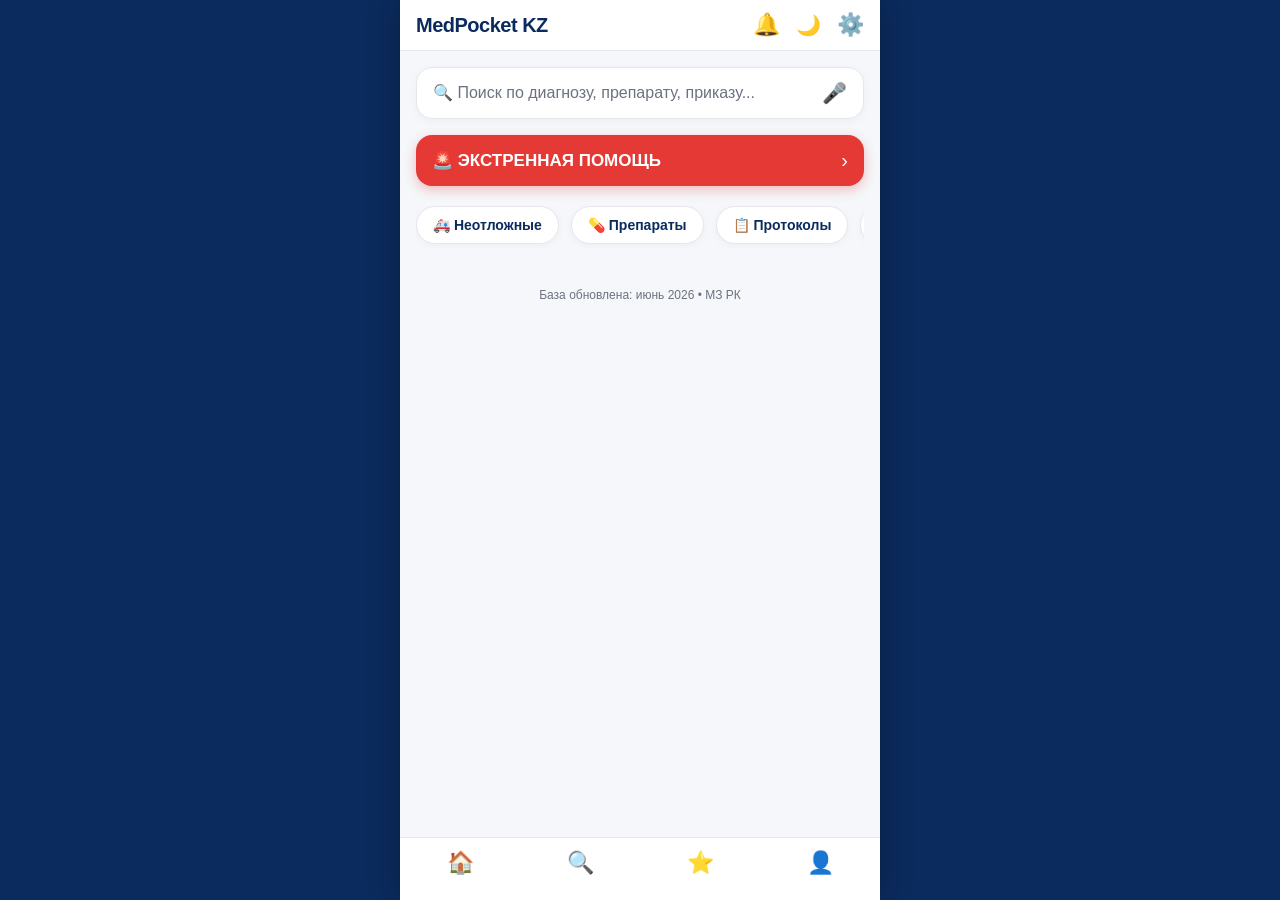
==== commit 744c47fc: "Enhance index.html with theming and layout updates Updated the HTML structure and styles for improve" ====
--- a/index.html
+++ b/index.html
@@ -3,14 +3,39 @@
 <head>
     <meta charset="UTF-8">
     <meta name="viewport" content="width=device-width, initial-scale=1.0, maximum-scale=1.0, user-scalable=no, viewport-fit=cover">
-    <title>MedPocket KZ</title>
+    <title>MedPocket KZ – Карманный справочник</title>
     <style>
+        :root {
+            --bg: #F5F7FA;
+            --card-bg: #FFFFFF;
+            --text: #1A1A1A;
+            --subtext: #6B7280;
+            --primary: #0B2B5E;
+            --accent: #00BFA6;
+            --danger: #E53935;
+            --border: #E5E7EB;
+            --shadow: 0 2px 8px rgba(0,0,0,0.04);
+            --emergency-item-bg: #FFF5F5;
+            --emergency-item-border: #FECACA;
+        }
+        body.dark {
+            --bg: #1F2937;
+            --card-bg: #374151;
+            --text: #F9FAFB;
+            --subtext: #D1D5DB;
+            --primary: #60A5FA;
+            --border: #4B5563;
+            --shadow: 0 2px 8px rgba(0,0,0,0.2);
+            --emergency-item-bg: #7F1D1D;
+            --emergency-item-border: #B91C1C;
+        }
         * {
             margin: 0;
             padding: 0;
             box-sizing: border-box;
             -webkit-tap-highlight-color: transparent;
             font-family: -apple-system, BlinkMacSystemFont, 'Inter', 'Segoe UI', Roboto, sans-serif;
+            transition: background-color 0.3s, color 0.2s, border-color 0.3s, box-shadow 0.3s;
         }
         body {
             background: #0B2B5E;
@@ -22,21 +47,20 @@
         #app {
             width: 100%;
             max-width: 480px;
-            background: #F5F7FA;
+            background: var(--bg);
             min-height: 100vh;
             position: relative;
             display: flex;
             flex-direction: column;
             box-shadow: 0 0 30px rgba(0,0,0,0.3);
         }
-        /* Шапка */
         .header {
-            background: #FFFFFF;
+            background: var(--card-bg);
             padding: 12px 16px;
             display: flex;
             align-items: center;
             justify-content: space-between;
-            border-bottom: 1px solid #E5E7EB;
+            border-bottom: 1px solid var(--border);
             position: sticky;
             top: 0;
             z-index: 10;
@@ -44,37 +68,46 @@
         .logo {
             font-size: 20px;
             font-weight: 700;
-            color: #0B2B5E;
+            color: var(--primary);
             letter-spacing: -0.5px;
         }
         .header-icons {
             display: flex;
-            gap: 12px;
+            gap: 16px;
+            align-items: center;
             font-size: 22px;
         }
-        /* Контент */
+        .theme-toggle {
+            cursor: pointer;
+            user-select: none;
+            font-size: 20px;
+            background: none;
+            border: none;
+            color: var(--text);
+        }
         .content {
             flex: 1;
             overflow-y: auto;
+            padding: 16px 16px 0;
+            -webkit-overflow-scrolling: touch;
             padding-bottom: 80px;
-            -webkit-overflow-scrolling: touch;
         }
         .screen {
             display: none;
-            padding: 16px;
         }
         .screen.active {
             display: block;
         }
         /* Поиск */
         .search-container {
-            background: #FFFFFF;
+            background: var(--card-bg);
             border-radius: 16px;
             padding: 4px 16px;
             display: flex;
             align-items: center;
             margin-bottom: 16px;
-            border: 1px solid #E5E7EB;
+            border: 1px solid var(--border);
+            box-shadow: var(--shadow);
         }
         .search-container input {
             flex: 1;
@@ -83,14 +116,20 @@
             padding: 12px 0;
             outline: none;
             background: transparent;
+            color: var(--text);
+        }
+        .search-container input::placeholder {
+            color: var(--subtext);
         }
         .search-mic {
             font-size: 20px;
             margin-left: 8px;
+            cursor: pointer;
+            color: var(--subtext);
         }
         /* Красная кнопка */
         .emergency-btn {
-            background: #E53935;
+            background: var(--danger);
             border-radius: 16px;
             padding: 14px 16px;
             display: flex;
@@ -98,10 +137,12 @@
             justify-content: space-between;
             margin-bottom: 20px;
             cursor: pointer;
-            transition: transform 0.1s;
+            box-shadow: 0 4px 12px rgba(229,57,53,0.3);
+            transition: transform 0.1s, box-shadow 0.1s;
         }
         .emergency-btn:active {
             transform: scale(0.97);
+            box-shadow: 0 2px 6px rgba(229,57,53,0.2);
         }
         .emergency-btn .text {
             color: white;
@@ -122,20 +163,33 @@
             margin-bottom: 24px;
             overflow-x: auto;
             padding-bottom: 4px;
+            -webkit-overflow-scrolling: touch;
+            scrollbar-width: none;
+        }
+        .quick-actions::-webkit-scrollbar {
+            display: none;
         }
         .quick-action {
-            background: #FFFFFF;
+            background: var(--card-bg);
             border-radius: 20px;
             padding: 10px 16px;
             white-space: nowrap;
             font-size: 14px;
             font-weight: 600;
-            color: #0B2B5E;
-            box-shadow: 0 2px 6px rgba(0,0,0,0.05);
+            color: var(--primary);
+            box-shadow: var(--shadow);
             display: flex;
             align-items: center;
             gap: 6px;
             flex-shrink: 0;
+            cursor: pointer;
+            border: 1px solid var(--border);
+            transition: background 0.2s;
+        }
+        .quick-action.active-action {
+            background: var(--primary);
+            color: white;
+            border-color: var(--primary);
         }
         /* Сетка карточек */
         .grid {
@@ -145,16 +199,18 @@
             justify-content: space-between;
         }
         .card {
-            background: #FFFFFF;
+            background: var(--card-bg);
             border-radius: 16px;
             padding: 14px;
             width: calc(50% - 6px);
-            box-shadow: 0 2px 8px rgba(0,0,0,0.04);
-            transition: transform 0.1s;
-            cursor: pointer;
+            box-shadow: var(--shadow);
+            transition: transform 0.15s, box-shadow 0.15s;
+            cursor: pointer;
+            border: 1px solid var(--border);
         }
         .card:active {
             transform: scale(0.96);
+            box-shadow: 0 4px 12px rgba(0,0,0,0.1);
         }
         .card .icon {
             font-size: 28px;
@@ -163,13 +219,16 @@
         .card .title {
             font-weight: 700;
             font-size: 15px;
-            color: #1A1A1A;
+            color: var(--text);
             margin-bottom: 4px;
         }
         .card .desc {
             font-size: 12px;
-            color: #6B7280;
+            color: var(--subtext);
             line-height: 1.4;
+        }
+        .card.hidden {
+            display: none;
         }
         /* Нижняя панель */
         .tab-bar {
@@ -177,24 +236,23 @@
             bottom: 0;
             width: 100%;
             max-width: 480px;
-            background: #FFFFFF;
+            background: var(--card-bg);
             display: flex;
             justify-content: space-around;
             padding: 8px 0 20px;
-            border-top: 1px solid #E5E7EB;
+            border-top: 1px solid var(--border);
             z-index: 20;
         }
         .tab-item {
-            align-items: center;
+            cursor: pointer;
             font-size: 22px;
             padding: 4px 16px;
             color: #9CA3AF;
             font-weight: 500;
-            cursor: pointer;
+            transition: color 0.2s;
         }
         .tab-item.active {
-            color: #0B2B5E;
-            font-weight: 700;
+            color: var(--primary);
         }
         /* Модальное окно */
         .modal-overlay {
@@ -202,35 +260,46 @@
             top: 0; left: 0; right: 0; bottom: 0;
             background: rgba(0,0,0,0.5);
             z-index: 30;
-            display: none;
+            display: flex;
             justify-content: center;
             align-items: flex-end;
+            opacity: 0;
+            pointer-events: none;
+            transition: opacity 0.3s;
         }
         .modal-overlay.open {
-            display: flex;
+            opacity: 1;
+            pointer-events: auto;
         }
         .modal-content {
-            background: #FFFFFF;
+            background: var(--card-bg);
             width: 100%;
             max-width: 480px;
             border-radius: 24px 24px 0 0;
             padding: 20px 16px 30px;
             max-height: 80vh;
             overflow-y: auto;
+            transform: translateY(100%);
+            transition: transform 0.3s cubic-bezier(0.4, 0, 0.2, 1);
+        }
+        .modal-overlay.open .modal-content {
+            transform: translateY(0);
         }
         .modal-header {
             display: flex;
             justify-content: space-between;
+            align-items: center;
             margin-bottom: 16px;
         }
         .modal-title {
             font-size: 18px;
             font-weight: 700;
-            color: #1A1A1A;
+            color: var(--text);
         }
         .modal-close {
             font-size: 24px;
             cursor: pointer;
+            color: var(--subtext);
         }
         .emergency-grid {
             display: flex;
@@ -238,8 +307,8 @@
             gap: 10px;
         }
         .emergency-item {
-            background: #FFF5F5;
-            border: 1px solid #FECACA;
+            background: var(--emergency-item-bg);
+            border: 1px solid var(--emergency-item-border);
             border-radius: 12px;
             padding: 12px;
             width: calc(50% - 5px);
@@ -250,13 +319,57 @@
             display: flex;
             align-items: center;
             gap: 8px;
-        }
-        /* Заглушки экранов */
+            transition: transform 0.1s;
+        }
+        .emergency-item:active {
+            transform: scale(0.96);
+        }
+        .call-ambulance {
+            background: var(--danger);
+            color: white;
+            border: none;
+            border-radius: 12px;
+            padding: 12px;
+            width: 100%;
+            margin-bottom: 16px;
+            font-weight: 700;
+            font-size: 16px;
+            cursor: pointer;
+            display: flex;
+            align-items: center;
+            justify-content: center;
+            gap: 8px;
+            transition: background 0.2s;
+        }
+        .footer-note {
+            text-align: center;
+            color: var(--subtext);
+            font-size: 12px;
+            margin-top: 16px;
+            padding-bottom: 16px;
+        }
+        /* Заглушки */
         .placeholder {
             font-size: 16px;
-            color: #6B7280;
+            color: var(--subtext);
             text-align: center;
             padding: 40px 0;
+        }
+        .mic-overlay {
+            position: fixed;
+            top: 0; left: 0; right: 0; bottom: 0;
+            background: rgba(0,0,0,0.7);
+            z-index: 40;
+            display: none;
+            justify-content: center;
+            align-items: center;
+            color: white;
+            font-size: 24px;
+            flex-direction: column;
+            gap: 16px;
+        }
+        .mic-overlay.active {
+            display: flex;
         }
     </style>
 </head>
@@ -267,6 +380,7 @@
             <div class="logo">MedPocket KZ</div>
             <div class="header-icons">
                 <span>🔔</span>
+                <button class="theme-toggle" id="themeToggle" onclick="toggleTheme()">🌙</button>
                 <span>⚙️</span>
             </div>
         </div>
@@ -275,22 +389,31 @@
         <div class="content">
             <!-- Главный экран -->
             <div id="homeScreen" class="screen active">
+                <!-- Умный поиск -->
                 <div class="search-container">
-                    <input type="text" placeholder="🔍 Поиск по диагнозу, препарату, приказу..." id="mainSearch">
-                    <span class="search-mic">🎤</span>
+                    <input type="text" placeholder="🔍 Поиск по диагнозу, препарату, приказу..." id="mainSearch" oninput="filterCards()">
+                    <span class="search-mic" onclick="toggleMic()">🎤</span>
                 </div>
+
+                <!-- Экстренная помощь -->
                 <div class="emergency-btn" onclick="openEmergency()">
                     <span class="text">🚨 ЭКСТРЕННАЯ ПОМОЩЬ</span>
                     <span class="arrow">›</span>
                 </div>
-                <div class="quick-actions">
+
+                <!-- Быстрые действия -->
+                <div class="quick-actions" id="quickActions">
                     <div class="quick-action">🚑 Неотложные</div>
                     <div class="quick-action">💊 Препараты</div>
                     <div class="quick-action">📋 Протоколы</div>
                     <div class="quick-action">📊 Калькуляторы</div>
                     <div class="quick-action">⭐ Избранное</div>
+                    <div class="quick-action" id="emergencyModeBtn" onclick="toggleEmergencyMode()">⚡ Режим скорой</div>
                 </div>
+
+                <!-- Сетка разделов -->
                 <div class="grid" id="categoryGrid"></div>
+                <div class="footer-note">База обновлена: июнь 2026 • МЗ РК</div>
             </div>
 
             <!-- Экран поиска -->
@@ -321,101 +444,92 @@
             <div class="tab-item" onclick="switchTab('profile')">👤</div>
         </div>
 
-        <!-- Модальное окно экстренной помощи -->
+        <!-- Модальное окно экстренных состояний -->
         <div id="emergencyModal" class="modal-overlay" onclick="closeEmergency(event)">
             <div class="modal-content" onclick="event.stopPropagation()">
                 <div class="modal-header">
                     <span class="modal-title">🚨 Экстренная помощь</span>
                     <span class="modal-close" onclick="closeEmergencyDirect()">✕</span>
                 </div>
+                <button class="call-ambulance" onclick="callAmbulance()">📞 Вызвать скорую (103)</button>
                 <div class="emergency-grid" id="emergencyGrid"></div>
             </div>
         </div>
+
+        <!-- Заглушка микрофона -->
+        <div class="mic-overlay" id="micOverlay" onclick="toggleMic()">
+            <span style="font-size: 48px;">🎤</span>
+            <span>Скажите запрос...</span>
+        </div>
     </div>
 
     <script>
         // Данные категорий
         const categories = [
-            { icon: "🩺", title: "Первая помощь", desc: "Базовые алгоритмы, остановка кровотечений" },
-            { icon: "🚑", title: "Неотложные состояния", desc: "Расширенные алгоритмы, шкалы" },
-            { icon: "💊", title: "Лекарственный справочник", desc: "Более 1500 препаратов, дозировки" },
-            { icon: "📋", title: "Клинические протоколы РК", desc: "Актуальные версии, быстрый просмотр" },
-            { icon: "📖", title: "Приказы МЗ РК", desc: "По категориям, с отметкой действия" },
-            { icon: "📊", title: "Медицинские калькуляторы", desc: "Шкала Глазго, qSOFA, дозы для детей" },
-            { icon: "📚", title: "Медицинские шпаргалки", desc: "Схемы, таблицы, нормы лабораторий" },
-            { icon: "❤️", title: "Кардиология", desc: "ЭКГ-атлас, шкалы, антикоагулянты" },
-            { icon: "🧠", title: "Неврология", desc: "NIHSS, шкала комы, тромболизис" },
-            { icon: "🫁", title: "Пульмонология", desc: "Пикфлоуметрия, ступени терапии БА" },
-            { icon: "🦠", title: "Инфекционные болезни", desc: "Антибиотикограммы РК, прививки" },
-            { icon: "🩹", title: "Травматология", desc: "Иммобилизация, объёмы кровопотери" },
-            { icon: "👶", title: "Педиатрия", desc: "Дозы по весу, процентили, неотложка" },
-            { icon: "🤰", title: "Акушерство и гинекология", desc: "Сроки, шкала Апгар, преэклампсия" },
-            { icon: "🧪", title: "Лабораторная диагностика", desc: "Референсные значения, интерпретация" },
-            { icon: "🏥", title: "Справочник фельдшера", desc: "Тактика на ФАПе, госпитализация" },
-            { icon: "💉", title: "Инъекции и манипуляции", desc: "Техника с видео, наборы" },
-            { icon: "🚑", title: "Скорая медицинская помощь", desc: "Укладки, чек-листы, связь с диспетчером" },
-            { icon: "📑", title: "МКБ-10", desc: "Поиск по коду и названию" },
-            { icon: "⭐", title: "Избранное", desc: "Личная подборка" }
+            { icon: "🩺", title: "Первая помощь", desc: "Базовые алгоритмы, остановка кровотечений", tags: ["первая", "помощь", "кровотечение"] },
+            { icon: "🚑", title: "Неотложные состояния", desc: "Расширенные алгоритмы, шкалы", tags: ["неотложка", "шкала", "алгоритм"] },
+            { icon: "💊", title: "Лекарственный справочник", desc: "Более 1500 препаратов, дозировки", tags: ["препараты", "лекарства", "дозировка"] },
+            { icon: "📋", title: "Клинические протоколы РК", desc: "Актуальные версии, быстрый просмотр", tags: ["протоколы", "мз", "клинические"] },
+            { icon: "📖", title: "Приказы МЗ РК", desc: "По категориям, с отметкой действия", tags: ["приказы", "мз", "нормативные"] },
+            { icon: "📊", title: "Медицинские калькуляторы", desc: "Шкала Глазго, qSOFA, дозы для детей", tags: ["калькуляторы", "шкала", "расчет"] },
+            { icon: "📚", title: "Медицинские шпаргалки", desc: "Схемы, таблицы, нормы лабораторий", tags: ["шпаргалки", "схемы", "нормы"] },
+            { icon: "❤️", title: "Кардиология", desc: "ЭКГ-атлас, шкалы, антикоагулянты", tags: ["кардиология", "сердце", "экг"] },
+            { icon: "🧠", title: "Неврология", desc: "NIHSS, шкала комы, тромболизис", tags: ["неврология", "мозг", "инсульт"] },
+            { icon: "🫁", title: "Пульмонология", desc: "Пикфлоуметрия, ступени терапии БА", tags: ["пульмонология", "легкие", "астма"] },
+            { icon: "🦠", title: "Инфекционные болезни", desc: "Антибиотикограммы РК, прививки", tags: ["инфекции", "антибиотики", "прививки"] },
+            { icon: "🩹", title: "Травматология", desc: "Иммобилизация, объёмы кровопотери", tags: ["травматология", "перелом", "кровь"] },
+            { icon: "👶", title: "Педиатрия", desc: "Дозы по весу, процентили, неотложка", tags: ["педиатрия", "дети", "вес"] },
+            { icon: "🤰", title: "Акушерство и гинекология", desc: "Сроки, шкала Апгар, преэклампсия", tags: ["акушерство", "беременность", "роды"] },
+            { icon: "🧪", title: "Лабораторная диагностика", desc: "Референсные значения, интерпретация", tags: ["лаборатория", "анализы", "референсы"] },
+            { icon: "🏥", title: "Справочник фельдшера", desc: "Тактика на ФАПе, госпитализация", tags: ["фельдшер", "фап", "госпитализация"] },
+            { icon: "💉", title: "Инъекции и манипуляции", desc: "Техника с видео, наборы", tags: ["инъекции", "манипуляции", "уколы"] },
+            { icon: "🚑", title: "Скорая медицинская помощь", desc: "Укладки, чек-листы, связь с диспетчером", tags: ["скорая", "укладка", "диспетчер"] },
+            { icon: "📑", title: "МКБ-10", desc: "Поиск по коду и названию", tags: ["мкб", "код", "диагноз"] },
+            { icon: "⭐", title: "Избранное", desc: "Личная подборка", tags: ["избранное", "сохраненное"] }
         ];
 
         const emergencyStates = [
-            "СЛР", "Анафилактический шок", "Инфаркт миокарда", "Инсульт",
-            "Отек легких", "Судороги", "Комы", "Гипогликемия",
-            "Гипертонический криз", "Отек Квинке"
+            { icon: "🫀", name: "СЛР" },
+            { icon: "🩸", name: "Анафилактический шок" },
+            { icon: "❤️‍🔥", name: "Инфаркт миокарда" },
+            { icon: "🧠", name: "Инсульт" },
+            { icon: "🫁", name: "Отек легких" },
+            { icon: "⚡", name: "Судороги" },
+            { icon: "💤", name: "Комы" },
+            { icon: "🍬", name: "Гипогликемия" },
+            { icon: "💥", name: "Гипертонический криз" },
+            { icon: "🤧", name: "Отек Квинке" }
         ];
 
-        // Рендер сетки категорий
-        const grid = document.getElementById('categoryGrid');
-        categories.forEach(cat => {
-            const card = document.createElement('div');
-            card.className = 'card';
-            card.innerHTML = `<div class="icon">${cat.icon}</div><div class="title">${cat.title}</div><div class="desc">${cat.desc}</div>`;
-            card.onclick = () => alert(`Открыт раздел: ${cat.title}`);
-            grid.appendChild(card);
-        });
+        let emergencyMode = false;
+
+        // Рендер категорий
+        function renderCategories(filterText = "") {
+            const grid = document.getElementById('categoryGrid');
+            grid.innerHTML = "";
+            const filter = filterText.toLowerCase();
+            categories.forEach(cat => {
+                const matches = !filter || cat.title.toLowerCase().includes(filter) || cat.tags.some(t => t.includes(filter));
+                if (emergencyMode && !["Неотложные состояния", "Лекарственный справочник", "Медицинские калькуляторы", "Первая помощь", "Скорая медицинская помощь"].includes(cat.title)) {
+                    return; // скрываем неэкстренные разделы в режиме скорой
+                }
+                const card = document.createElement('div');
+                card.className = 'card';
+                if (!matches) card.classList.add('hidden');
+                card.innerHTML = `<div class="icon">${cat.icon}</div><div class="title">${cat.title}</div><div class="desc">${cat.desc}</div>`;
+                card.onclick = () => alert(`Открыт раздел: ${cat.title}`);
+                grid.appendChild(card);
+            });
+        }
 
         // Рендер экстренных состояний
-        const emergencyGrid = document.getElementById('emergencyGrid');
-        emergencyStates.forEach(state => {
-            const item = document.createElement('div');
-            item.className = 'emergency-item';
-            item.innerHTML = `🚨 ${state}`;
-            item.onclick = () => {
-                alert(`Открыт алгоритм: ${state}`);
-                closeEmergencyDirect();
-            };
-            emergencyGrid.appendChild(item);
-        });
-
-        // Навигация по табам
-        function switchTab(tab) {
-            document.querySelectorAll('.screen').forEach(s => s.classList.remove('active'));
-            document.querySelectorAll('.tab-item').forEach(t => t.classList.remove('active'));
-            const screenMap = {
-                home: 'homeScreen',
-                search: 'searchScreen',
-                favorites: 'favoritesScreen',
-                profile: 'profileScreen'
-            };
-            document.getElementById(screenMap[tab]).classList.add('active');
-            document.querySelectorAll('.tab-item').forEach((item, index) => {
-                const tabs = ['home', 'search', 'favorites', 'profile'];
-                if (tabs[index] === tab) item.classList.add('active');
-            });
-        }
-
-        // Модальное окно
-        function openEmergency() {
-            document.getElementById('emergencyModal').classList.add('open');
-        }
-        function closeEmergency(event) {
-            if (event.target === document.getElementById('emergencyModal')) {
-                document.getElementById('emergencyModal').classList.remove('open');
-            }
-        }
-        function closeEmergencyDirect() {
-            document.getElementById('emergencyModal').classList.remove('open');
-        }
-    </script>
-</body>
-  </html>
+        function renderEmergency() {
+            const grid = document.getElementById('emergencyGrid');
+            grid.innerHTML = "";
+            emergencyStates.forEach(state => {
+                const item = document.createElement('div');
+                item.className = 'emergency-item';
+                item.innerHTML = `${state.icon} ${state.name}`;
+                item.onclick = () => {
+                    alert(`Открыт алгоритм: ${state.name}`);
+                    
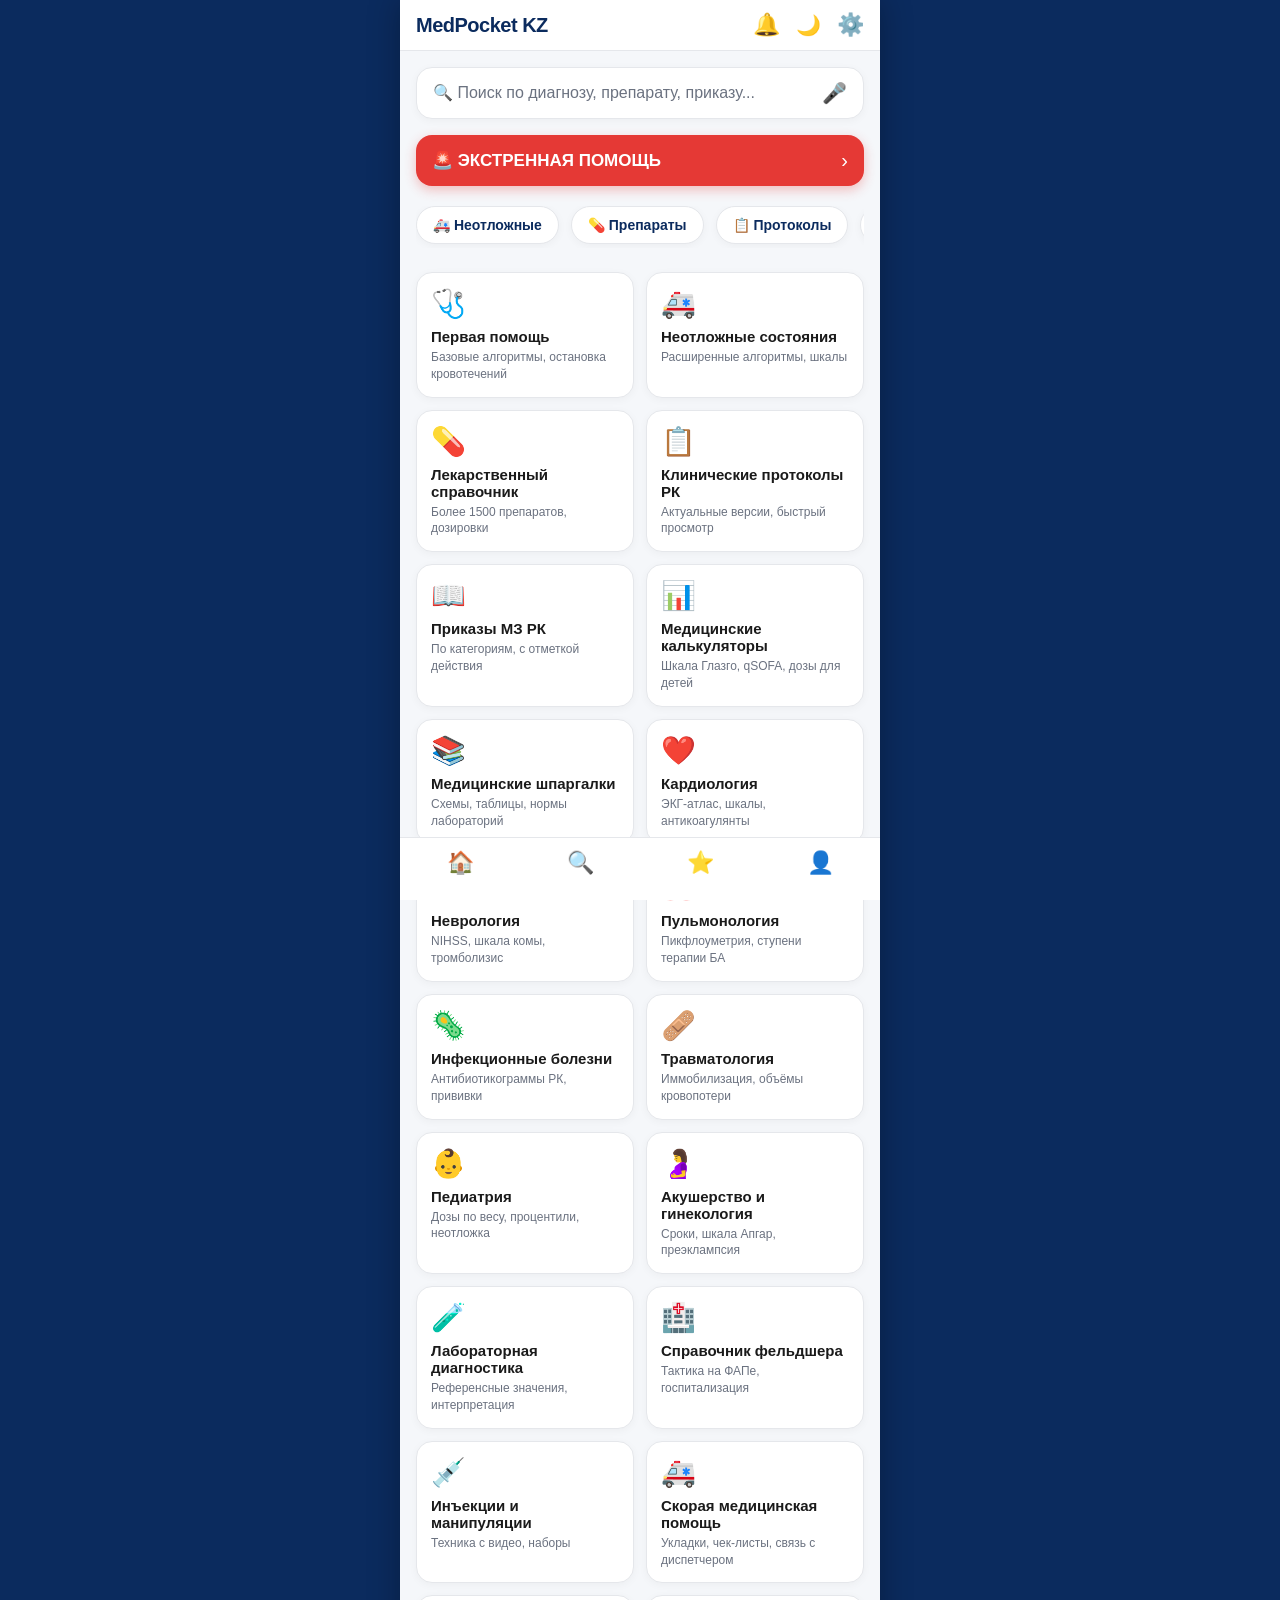
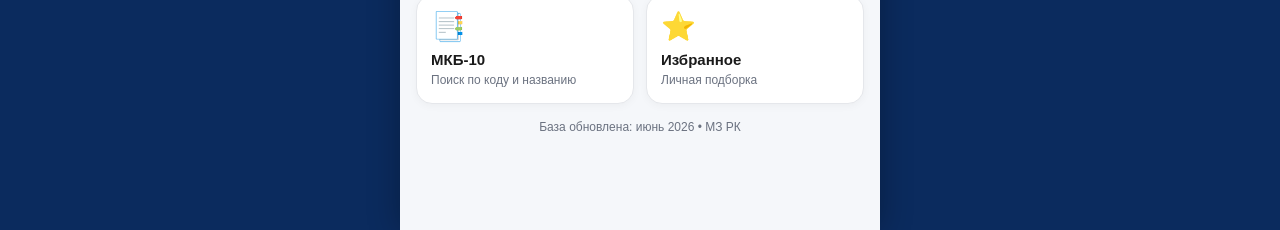
==== commit 4cf4ba56: "Refactor emergency modal and theme toggle functions" ====
--- a/index.html
+++ b/index.html
@@ -532,4 +532,89 @@
                 item.innerHTML = `${state.icon} ${state.name}`;
                 item.onclick = () => {
                     alert(`Открыт алгоритм: ${state.name}`);
-                    
+                    closeEmergencyDirect();
+                };
+                grid.appendChild(item);
+            });
+        }
+
+        // Фильтрация карточек при вводе в поиск
+        function filterCards() {
+            const query = document.getElementById('mainSearch').value;
+            renderCategories(query);
+        }
+
+        // Переключение темы
+        function toggleTheme() {
+            document.body.classList.toggle('dark');
+            const btn = document.getElementById('themeToggle');
+            btn.textContent = document.body.classList.contains('dark') ? '☀️' : '🌙';
+        }
+
+        // Переключение режима скорой
+        function toggleEmergencyMode() {
+            emergencyMode = !emergencyMode;
+            const btn = document.getElementById('emergencyModeBtn');
+            if (emergencyMode) {
+                btn.classList.add('active-action');
+                btn.innerHTML = '⚡ Режим скорой (вкл)';
+            } else {
+                btn.classList.remove('active-action');
+                btn.innerHTML = '⚡ Режим скорой';
+            }
+            renderCategories(document.getElementById('mainSearch').value);
+        }
+
+        // Навигация по табам
+        function switchTab(tab) {
+            document.querySelectorAll('.screen').forEach(s => s.classList.remove('active'));
+            document.querySelectorAll('.tab-item').forEach(t => t.classList.remove('active'));
+            const screenMap = {
+                home: 'homeScreen',
+                search: 'searchScreen',
+                favorites: 'favoritesScreen',
+                profile: 'profileScreen'
+            };
+            document.getElementById(screenMap[tab]).classList.add('active');
+            const tabs = ['home', 'search', 'favorites', 'profile'];
+            document.querySelectorAll('.tab-item').forEach((item, index) => {
+                if (tabs[index] === tab) item.classList.add('active');
+            });
+        }
+
+        // Модальное окно
+        function openEmergency() {
+            document.getElementById('emergencyModal').classList.add('open');
+        }
+        function closeEmergency(event) {
+            if (event.target === document.getElementById('emergencyModal')) {
+                document.getElementById('emergencyModal').classList.remove('open');
+            }
+        }
+        function closeEmergencyDirect() {
+            document.getElementById('emergencyModal').classList.remove('open');
+        }
+        function callAmbulance() {
+            // В реальном приложении: tel:103 или интеграция с телефонией
+            alert('Вызов 103... (имитация)');
+        }
+
+        // Имитация голосового ввода
+        function toggleMic() {
+            const overlay = document.getElementById('micOverlay');
+            overlay.classList.toggle('active');
+            if (overlay.classList.contains('active')) {
+                setTimeout(() => {
+                    overlay.classList.remove('active');
+                    document.getElementById('mainSearch').value = "например, анафилаксия";
+                    filterCards();
+                }, 2000);
+            }
+        }
+
+        // Инициализация
+        renderCategories();
+        renderEmergency();
+    </script>
+</body>
+</html>
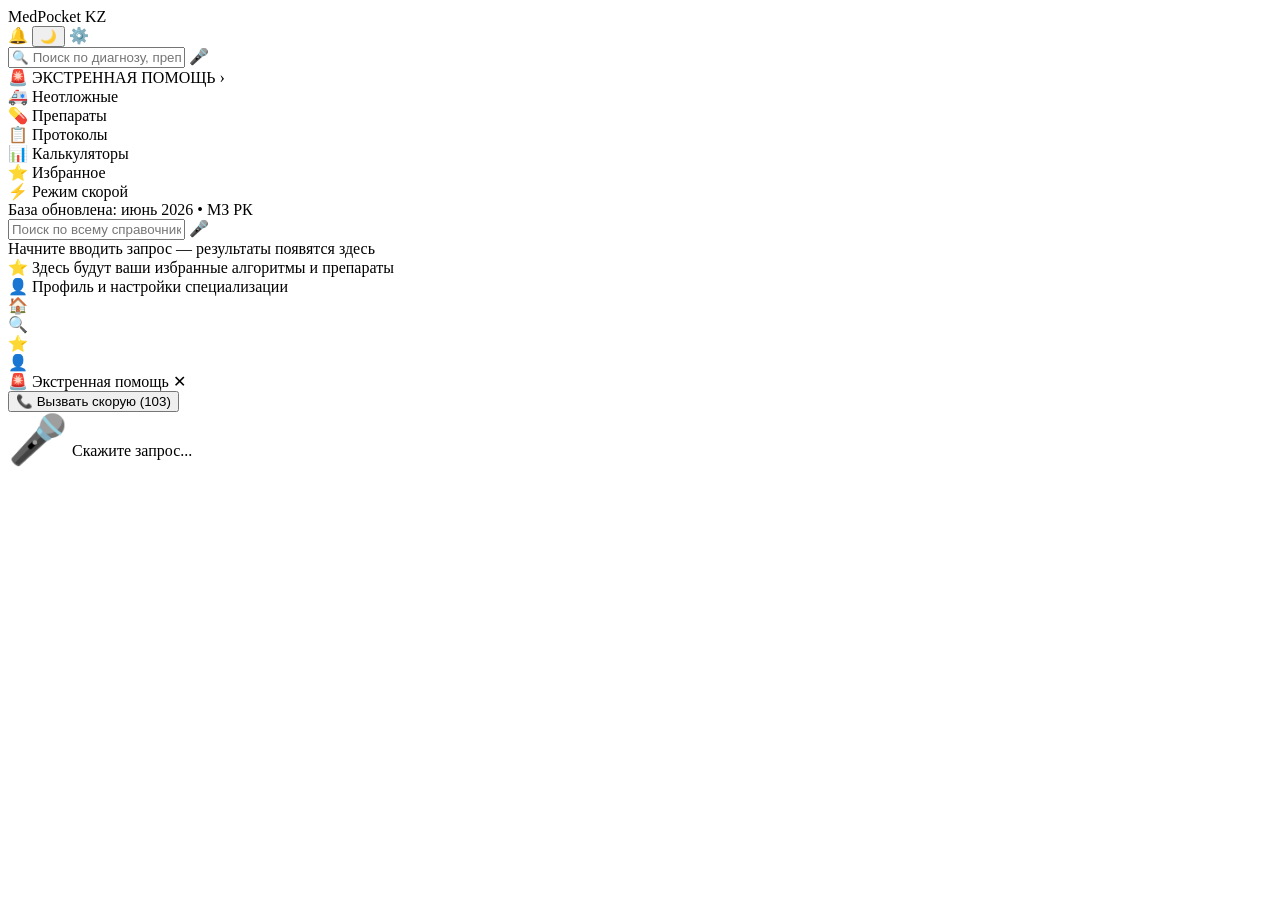
==== commit 3fc4956f: "Update index.html to use external styles and scripts Refactor HTML structure and link external style" ====
--- a/index.html
+++ b/index.html
@@ -4,617 +4,94 @@
     <meta charset="UTF-8">
     <meta name="viewport" content="width=device-width, initial-scale=1.0, maximum-scale=1.0, user-scalable=no, viewport-fit=cover">
     <title>MedPocket KZ – Карманный справочник</title>
-    <style>
-        :root {
-            --bg: #F5F7FA;
-            --card-bg: #FFFFFF;
-            --text: #1A1A1A;
-            --subtext: #6B7280;
-            --primary: #0B2B5E;
-            --accent: #00BFA6;
-            --danger: #E53935;
-            --border: #E5E7EB;
-            --shadow: 0 2px 8px rgba(0,0,0,0.04);
-            --emergency-item-bg: #FFF5F5;
-            --emergency-item-border: #FECACA;
-        }
-        body.dark {
-            --bg: #1F2937;
-            --card-bg: #374151;
-            --text: #F9FAFB;
-            --subtext: #D1D5DB;
-            --primary: #60A5FA;
-            --border: #4B5563;
-            --shadow: 0 2px 8px rgba(0,0,0,0.2);
-            --emergency-item-bg: #7F1D1D;
-            --emergency-item-border: #B91C1C;
-        }
-        * {
-            margin: 0;
-            padding: 0;
-            box-sizing: border-box;
-            -webkit-tap-highlight-color: transparent;
-            font-family: -apple-system, BlinkMacSystemFont, 'Inter', 'Segoe UI', Roboto, sans-serif;
-            transition: background-color 0.3s, color 0.2s, border-color 0.3s, box-shadow 0.3s;
-        }
-        body {
-            background: #0B2B5E;
-            display: flex;
-            justify-content: center;
-            align-items: flex-start;
-            min-height: 100vh;
-        }
-        #app {
-            width: 100%;
-            max-width: 480px;
-            background: var(--bg);
-            min-height: 100vh;
-            position: relative;
-            display: flex;
-            flex-direction: column;
-            box-shadow: 0 0 30px rgba(0,0,0,0.3);
-        }
-        .header {
-            background: var(--card-bg);
-            padding: 12px 16px;
-            display: flex;
-            align-items: center;
-            justify-content: space-between;
-            border-bottom: 1px solid var(--border);
-            position: sticky;
-            top: 0;
-            z-index: 10;
-        }
-        .logo {
-            font-size: 20px;
-            font-weight: 700;
-            color: var(--primary);
-            letter-spacing: -0.5px;
-        }
-        .header-icons {
-            display: flex;
-            gap: 16px;
-            align-items: center;
-            font-size: 22px;
-        }
-        .theme-toggle {
-            cursor: pointer;
-            user-select: none;
-            font-size: 20px;
-            background: none;
-            border: none;
-            color: var(--text);
-        }
-        .content {
-            flex: 1;
-            overflow-y: auto;
-            padding: 16px 16px 0;
-            -webkit-overflow-scrolling: touch;
-            padding-bottom: 80px;
-        }
-        .screen {
-            display: none;
-        }
-        .screen.active {
-            display: block;
-        }
-        /* Поиск */
-        .search-container {
-            background: var(--card-bg);
-            border-radius: 16px;
-            padding: 4px 16px;
-            display: flex;
-            align-items: center;
-            margin-bottom: 16px;
-            border: 1px solid var(--border);
-            box-shadow: var(--shadow);
-        }
-        .search-container input {
-            flex: 1;
-            border: none;
-            font-size: 16px;
-            padding: 12px 0;
-            outline: none;
-            background: transparent;
-            color: var(--text);
-        }
-        .search-container input::placeholder {
-            color: var(--subtext);
-        }
-        .search-mic {
-            font-size: 20px;
-            margin-left: 8px;
-            cursor: pointer;
-            color: var(--subtext);
-        }
-        /* Красная кнопка */
-        .emergency-btn {
-            background: var(--danger);
-            border-radius: 16px;
-            padding: 14px 16px;
-            display: flex;
-            align-items: center;
-            justify-content: space-between;
-            margin-bottom: 20px;
-            cursor: pointer;
-            box-shadow: 0 4px 12px rgba(229,57,53,0.3);
-            transition: transform 0.1s, box-shadow 0.1s;
-        }
-        .emergency-btn:active {
-            transform: scale(0.97);
-            box-shadow: 0 2px 6px rgba(229,57,53,0.2);
-        }
-        .emergency-btn .text {
-            color: white;
-            font-weight: 700;
-            font-size: 17px;
-            display: flex;
-            align-items: center;
-            gap: 10px;
-        }
-        .emergency-btn .arrow {
-            color: white;
-            font-size: 20px;
-        }
-        /* Быстрые действия */
-        .quick-actions {
-            display: flex;
-            gap: 12px;
-            margin-bottom: 24px;
-            overflow-x: auto;
-            padding-bottom: 4px;
-            -webkit-overflow-scrolling: touch;
-            scrollbar-width: none;
-        }
-        .quick-actions::-webkit-scrollbar {
-            display: none;
-        }
-        .quick-action {
-            background: var(--card-bg);
-            border-radius: 20px;
-            padding: 10px 16px;
-            white-space: nowrap;
-            font-size: 14px;
-            font-weight: 600;
-            color: var(--primary);
-            box-shadow: var(--shadow);
-            display: flex;
-            align-items: center;
-            gap: 6px;
-            flex-shrink: 0;
-            cursor: pointer;
-            border: 1px solid var(--border);
-            transition: background 0.2s;
-        }
-        .quick-action.active-action {
-            background: var(--primary);
-            color: white;
-            border-color: var(--primary);
-        }
-        /* Сетка карточек */
-        .grid {
-            display: flex;
-            flex-wrap: wrap;
-            gap: 12px;
-            justify-content: space-between;
-        }
-        .card {
-            background: var(--card-bg);
-            border-radius: 16px;
-            padding: 14px;
-            width: calc(50% - 6px);
-            box-shadow: var(--shadow);
-            transition: transform 0.15s, box-shadow 0.15s;
-            cursor: pointer;
-            border: 1px solid var(--border);
-        }
-        .card:active {
-            transform: scale(0.96);
-            box-shadow: 0 4px 12px rgba(0,0,0,0.1);
-        }
-        .card .icon {
-            font-size: 28px;
-            margin-bottom: 8px;
-        }
-        .card .title {
-            font-weight: 700;
-            font-size: 15px;
-            color: var(--text);
-            margin-bottom: 4px;
-        }
-        .card .desc {
-            font-size: 12px;
-            color: var(--subtext);
-            line-height: 1.4;
-        }
-        .card.hidden {
-            display: none;
-        }
-        /* Нижняя панель */
-        .tab-bar {
-            position: fixed;
-            bottom: 0;
-            width: 100%;
-            max-width: 480px;
-            background: var(--card-bg);
-            display: flex;
-            justify-content: space-around;
-            padding: 8px 0 20px;
-            border-top: 1px solid var(--border);
-            z-index: 20;
-        }
-        .tab-item {
-            cursor: pointer;
-            font-size: 22px;
-            padding: 4px 16px;
-            color: #9CA3AF;
-            font-weight: 500;
-            transition: color 0.2s;
-        }
-        .tab-item.active {
-            color: var(--primary);
-        }
-        /* Модальное окно */
-        .modal-overlay {
-            position: fixed;
-            top: 0; left: 0; right: 0; bottom: 0;
-            background: rgba(0,0,0,0.5);
-            z-index: 30;
-            display: flex;
-            justify-content: center;
-            align-items: flex-end;
-            opacity: 0;
-            pointer-events: none;
-            transition: opacity 0.3s;
-        }
-        .modal-overlay.open {
-            opacity: 1;
-            pointer-events: auto;
-        }
-        .modal-content {
-            background: var(--card-bg);
-            width: 100%;
-            max-width: 480px;
-            border-radius: 24px 24px 0 0;
-            padding: 20px 16px 30px;
-            max-height: 80vh;
-            overflow-y: auto;
-            transform: translateY(100%);
-            transition: transform 0.3s cubic-bezier(0.4, 0, 0.2, 1);
-        }
-        .modal-overlay.open .modal-content {
-            transform: translateY(0);
-        }
-        .modal-header {
-            display: flex;
-            justify-content: space-between;
-            align-items: center;
-            margin-bottom: 16px;
-        }
-        .modal-title {
-            font-size: 18px;
-            font-weight: 700;
-            color: var(--text);
-        }
-        .modal-close {
-            font-size: 24px;
-            cursor: pointer;
-            color: var(--subtext);
-        }
-        .emergency-grid {
-            display: flex;
-            flex-wrap: wrap;
-            gap: 10px;
-        }
-        .emergency-item {
-            background: var(--emergency-item-bg);
-            border: 1px solid var(--emergency-item-border);
-            border-radius: 12px;
-            padding: 12px;
-            width: calc(50% - 5px);
-            font-weight: 600;
-            font-size: 14px;
-            color: #B91C1C;
-            cursor: pointer;
-            display: flex;
-            align-items: center;
-            gap: 8px;
-            transition: transform 0.1s;
-        }
-        .emergency-item:active {
-            transform: scale(0.96);
-        }
-        .call-ambulance {
-            background: var(--danger);
-            color: white;
-            border: none;
-            border-radius: 12px;
-            padding: 12px;
-            width: 100%;
-            margin-bottom: 16px;
-            font-weight: 700;
-            font-size: 16px;
-            cursor: pointer;
-            display: flex;
-            align-items: center;
-            justify-content: center;
-            gap: 8px;
-            transition: background 0.2s;
-        }
-        .footer-note {
-            text-align: center;
-            color: var(--subtext);
-            font-size: 12px;
-            margin-top: 16px;
-            padding-bottom: 16px;
-        }
-        /* Заглушки */
-        .placeholder {
-            font-size: 16px;
-            color: var(--subtext);
-            text-align: center;
-            padding: 40px 0;
-        }
-        .mic-overlay {
-            position: fixed;
-            top: 0; left: 0; right: 0; bottom: 0;
-            background: rgba(0,0,0,0.7);
-            z-index: 40;
-            display: none;
-            justify-content: center;
-            align-items: center;
-            color: white;
-            font-size: 24px;
-            flex-direction: column;
-            gap: 16px;
-        }
-        .mic-overlay.active {
-            display: flex;
-        }
-    </style>
+    <link rel="stylesheet" href="style.css">
 </head>
 <body>
     <div id="app">
         <!-- Шапка -->
-        <div class="header">
+        <header class="header">
             <div class="logo">MedPocket KZ</div>
             <div class="header-icons">
                 <span>🔔</span>
-                <button class="theme-toggle" id="themeToggle" onclick="toggleTheme()">🌙</button>
+                <button class="theme-toggle" id="themeToggle">🌙</button>
                 <span>⚙️</span>
             </div>
-        </div>
+        </header>
 
         <!-- Контент -->
-        <div class="content">
+        <main class="content">
             <!-- Главный экран -->
-            <div id="homeScreen" class="screen active">
-                <!-- Умный поиск -->
+            <section id="homeScreen" class="screen active">
                 <div class="search-container">
-                    <input type="text" placeholder="🔍 Поиск по диагнозу, препарату, приказу..." id="mainSearch" oninput="filterCards()">
-                    <span class="search-mic" onclick="toggleMic()">🎤</span>
+                    <input type="text" placeholder="🔍 Поиск по диагнозу, препарату, приказу..." id="mainSearch">
+                    <span class="search-mic" id="micButton">🎤</span>
                 </div>
 
-                <!-- Экстренная помощь -->
-                <div class="emergency-btn" onclick="openEmergency()">
+                <div class="emergency-btn" id="emergencyButton">
                     <span class="text">🚨 ЭКСТРЕННАЯ ПОМОЩЬ</span>
                     <span class="arrow">›</span>
                 </div>
 
-                <!-- Быстрые действия -->
                 <div class="quick-actions" id="quickActions">
                     <div class="quick-action">🚑 Неотложные</div>
                     <div class="quick-action">💊 Препараты</div>
                     <div class="quick-action">📋 Протоколы</div>
                     <div class="quick-action">📊 Калькуляторы</div>
                     <div class="quick-action">⭐ Избранное</div>
-                    <div class="quick-action" id="emergencyModeBtn" onclick="toggleEmergencyMode()">⚡ Режим скорой</div>
+                    <div class="quick-action" id="emergencyModeBtn">⚡ Режим скорой</div>
                 </div>
 
-                <!-- Сетка разделов -->
                 <div class="grid" id="categoryGrid"></div>
                 <div class="footer-note">База обновлена: июнь 2026 • МЗ РК</div>
-            </div>
+            </section>
 
             <!-- Экран поиска -->
-            <div id="searchScreen" class="screen">
+            <section id="searchScreen" class="screen">
                 <div class="search-container">
                     <input type="text" placeholder="Поиск по всему справочнику..." id="searchInput">
                     <span class="search-mic">🎤</span>
                 </div>
                 <div class="placeholder">Начните вводить запрос — результаты появятся здесь</div>
-            </div>
+            </section>
 
             <!-- Избранное -->
-            <div id="favoritesScreen" class="screen">
+            <section id="favoritesScreen" class="screen">
                 <div class="placeholder">⭐ Здесь будут ваши избранные алгоритмы и препараты</div>
-            </div>
+            </section>
 
             <!-- Профиль -->
-            <div id="profileScreen" class="screen">
+            <section id="profileScreen" class="screen">
                 <div class="placeholder">👤 Профиль и настройки специализации</div>
-            </div>
-        </div>
+            </section>
+        </main>
 
         <!-- Нижняя панель -->
-        <div class="tab-bar">
-            <div class="tab-item active" onclick="switchTab('home')">🏠</div>
-            <div class="tab-item" onclick="switchTab('search')">🔍</div>
-            <div class="tab-item" onclick="switchTab('favorites')">⭐</div>
-            <div class="tab-item" onclick="switchTab('profile')">👤</div>
-        </div>
+        <nav class="tab-bar">
+            <div class="tab-item active" data-tab="home">🏠</div>
+            <div class="tab-item" data-tab="search">🔍</div>
+            <div class="tab-item" data-tab="favorites">⭐</div>
+            <div class="tab-item" data-tab="profile">👤</div>
+        </nav>
 
         <!-- Модальное окно экстренных состояний -->
-        <div id="emergencyModal" class="modal-overlay" onclick="closeEmergency(event)">
-            <div class="modal-content" onclick="event.stopPropagation()">
+        <div id="emergencyModal" class="modal-overlay">
+            <div class="modal-content">
                 <div class="modal-header">
                     <span class="modal-title">🚨 Экстренная помощь</span>
-                    <span class="modal-close" onclick="closeEmergencyDirect()">✕</span>
+                    <span class="modal-close" id="closeEmergencyModal">✕</span>
                 </div>
-                <button class="call-ambulance" onclick="callAmbulance()">📞 Вызвать скорую (103)</button>
+                <button class="call-ambulance" id="callAmbulanceBtn">📞 Вызвать скорую (103)</button>
                 <div class="emergency-grid" id="emergencyGrid"></div>
             </div>
         </div>
 
         <!-- Заглушка микрофона -->
-        <div class="mic-overlay" id="micOverlay" onclick="toggleMic()">
-            <span style="font-size: 48px;">🎤</span>
+        <div class="mic-overlay" id="micOverlay">
+            <span style="font-size:48px;">🎤</span>
             <span>Скажите запрос...</span>
         </div>
     </div>
 
-    <script>
-        // Данные категорий
-        const categories = [
-            { icon: "🩺", title: "Первая помощь", desc: "Базовые алгоритмы, остановка кровотечений", tags: ["первая", "помощь", "кровотечение"] },
-            { icon: "🚑", title: "Неотложные состояния", desc: "Расширенные алгоритмы, шкалы", tags: ["неотложка", "шкала", "алгоритм"] },
-            { icon: "💊", title: "Лекарственный справочник", desc: "Более 1500 препаратов, дозировки", tags: ["препараты", "лекарства", "дозировка"] },
-            { icon: "📋", title: "Клинические протоколы РК", desc: "Актуальные версии, быстрый просмотр", tags: ["протоколы", "мз", "клинические"] },
-            { icon: "📖", title: "Приказы МЗ РК", desc: "По категориям, с отметкой действия", tags: ["приказы", "мз", "нормативные"] },
-            { icon: "📊", title: "Медицинские калькуляторы", desc: "Шкала Глазго, qSOFA, дозы для детей", tags: ["калькуляторы", "шкала", "расчет"] },
-            { icon: "📚", title: "Медицинские шпаргалки", desc: "Схемы, таблицы, нормы лабораторий", tags: ["шпаргалки", "схемы", "нормы"] },
-            { icon: "❤️", title: "Кардиология", desc: "ЭКГ-атлас, шкалы, антикоагулянты", tags: ["кардиология", "сердце", "экг"] },
-            { icon: "🧠", title: "Неврология", desc: "NIHSS, шкала комы, тромболизис", tags: ["неврология", "мозг", "инсульт"] },
-            { icon: "🫁", title: "Пульмонология", desc: "Пикфлоуметрия, ступени терапии БА", tags: ["пульмонология", "легкие", "астма"] },
-            { icon: "🦠", title: "Инфекционные болезни", desc: "Антибиотикограммы РК, прививки", tags: ["инфекции", "антибиотики", "прививки"] },
-            { icon: "🩹", title: "Травматология", desc: "Иммобилизация, объёмы кровопотери", tags: ["травматология", "перелом", "кровь"] },
-            { icon: "👶", title: "Педиатрия", desc: "Дозы по весу, процентили, неотложка", tags: ["педиатрия", "дети", "вес"] },
-            { icon: "🤰", title: "Акушерство и гинекология", desc: "Сроки, шкала Апгар, преэклампсия", tags: ["акушерство", "беременность", "роды"] },
-            { icon: "🧪", title: "Лабораторная диагностика", desc: "Референсные значения, интерпретация", tags: ["лаборатория", "анализы", "референсы"] },
-            { icon: "🏥", title: "Справочник фельдшера", desc: "Тактика на ФАПе, госпитализация", tags: ["фельдшер", "фап", "госпитализация"] },
-            { icon: "💉", title: "Инъекции и манипуляции", desc: "Техника с видео, наборы", tags: ["инъекции", "манипуляции", "уколы"] },
-            { icon: "🚑", title: "Скорая медицинская помощь", desc: "Укладки, чек-листы, связь с диспетчером", tags: ["скорая", "укладка", "диспетчер"] },
-            { icon: "📑", title: "МКБ-10", desc: "Поиск по коду и названию", tags: ["мкб", "код", "диагноз"] },
-            { icon: "⭐", title: "Избранное", desc: "Личная подборка", tags: ["избранное", "сохраненное"] }
-        ];
-
-        const emergencyStates = [
-            { icon: "🫀", name: "СЛР" },
-            { icon: "🩸", name: "Анафилактический шок" },
-            { icon: "❤️‍🔥", name: "Инфаркт миокарда" },
-            { icon: "🧠", name: "Инсульт" },
-            { icon: "🫁", name: "Отек легких" },
-            { icon: "⚡", name: "Судороги" },
-            { icon: "💤", name: "Комы" },
-            { icon: "🍬", name: "Гипогликемия" },
-            { icon: "💥", name: "Гипертонический криз" },
-            { icon: "🤧", name: "Отек Квинке" }
-        ];
-
-        let emergencyMode = false;
-
-        // Рендер категорий
-        function renderCategories(filterText = "") {
-            const grid = document.getElementById('categoryGrid');
-            grid.innerHTML = "";
-            const filter = filterText.toLowerCase();
-            categories.forEach(cat => {
-                const matches = !filter || cat.title.toLowerCase().includes(filter) || cat.tags.some(t => t.includes(filter));
-                if (emergencyMode && !["Неотложные состояния", "Лекарственный справочник", "Медицинские калькуляторы", "Первая помощь", "Скорая медицинская помощь"].includes(cat.title)) {
-                    return; // скрываем неэкстренные разделы в режиме скорой
-                }
-                const card = document.createElement('div');
-                card.className = 'card';
-                if (!matches) card.classList.add('hidden');
-                card.innerHTML = `<div class="icon">${cat.icon}</div><div class="title">${cat.title}</div><div class="desc">${cat.desc}</div>`;
-                card.onclick = () => alert(`Открыт раздел: ${cat.title}`);
-                grid.appendChild(card);
-            });
-        }
-
-        // Рендер экстренных состояний
-        function renderEmergency() {
-            const grid = document.getElementById('emergencyGrid');
-            grid.innerHTML = "";
-            emergencyStates.forEach(state => {
-                const item = document.createElement('div');
-                item.className = 'emergency-item';
-                item.innerHTML = `${state.icon} ${state.name}`;
-                item.onclick = () => {
-                    alert(`Открыт алгоритм: ${state.name}`);
-                    closeEmergencyDirect();
-                };
-                grid.appendChild(item);
-            });
-        }
-
-        // Фильтрация карточек при вводе в поиск
-        function filterCards() {
-            const query = document.getElementById('mainSearch').value;
-            renderCategories(query);
-        }
-
-        // Переключение темы
-        function toggleTheme() {
-            document.body.classList.toggle('dark');
-            const btn = document.getElementById('themeToggle');
-            btn.textContent = document.body.classList.contains('dark') ? '☀️' : '🌙';
-        }
-
-        // Переключение режима скорой
-        function toggleEmergencyMode() {
-            emergencyMode = !emergencyMode;
-            const btn = document.getElementById('emergencyModeBtn');
-            if (emergencyMode) {
-                btn.classList.add('active-action');
-                btn.innerHTML = '⚡ Режим скорой (вкл)';
-            } else {
-                btn.classList.remove('active-action');
-                btn.innerHTML = '⚡ Режим скорой';
-            }
-            renderCategories(document.getElementById('mainSearch').value);
-        }
-
-        // Навигация по табам
-        function switchTab(tab) {
-            document.querySelectorAll('.screen').forEach(s => s.classList.remove('active'));
-            document.querySelectorAll('.tab-item').forEach(t => t.classList.remove('active'));
-            const screenMap = {
-                home: 'homeScreen',
-                search: 'searchScreen',
-                favorites: 'favoritesScreen',
-                profile: 'profileScreen'
-            };
-            document.getElementById(screenMap[tab]).classList.add('active');
-            const tabs = ['home', 'search', 'favorites', 'profile'];
-            document.querySelectorAll('.tab-item').forEach((item, index) => {
-                if (tabs[index] === tab) item.classList.add('active');
-            });
-        }
-
-        // Модальное окно
-        function openEmergency() {
-            document.getElementById('emergencyModal').classList.add('open');
-        }
-        function closeEmergency(event) {
-            if (event.target === document.getElementById('emergencyModal')) {
-                document.getElementById('emergencyModal').classList.remove('open');
-            }
-        }
-        function closeEmergencyDirect() {
-            document.getElementById('emergencyModal').classList.remove('open');
-        }
-        function callAmbulance() {
-            // В реальном приложении: tel:103 или интеграция с телефонией
-            alert('Вызов 103... (имитация)');
-        }
-
-        // Имитация голосового ввода
-        function toggleMic() {
-            const overlay = document.getElementById('micOverlay');
-            overlay.classList.toggle('active');
-            if (overlay.classList.contains('active')) {
-                setTimeout(() => {
-                    overlay.classList.remove('active');
-                    document.getElementById('mainSearch').value = "например, анафилаксия";
-                    filterCards();
-                }, 2000);
-            }
-        }
-
-        // Инициализация
-        renderCategories();
-        renderEmergency();
-    </script>
+    <script src="script.js"></script>
 </body>
 </html>
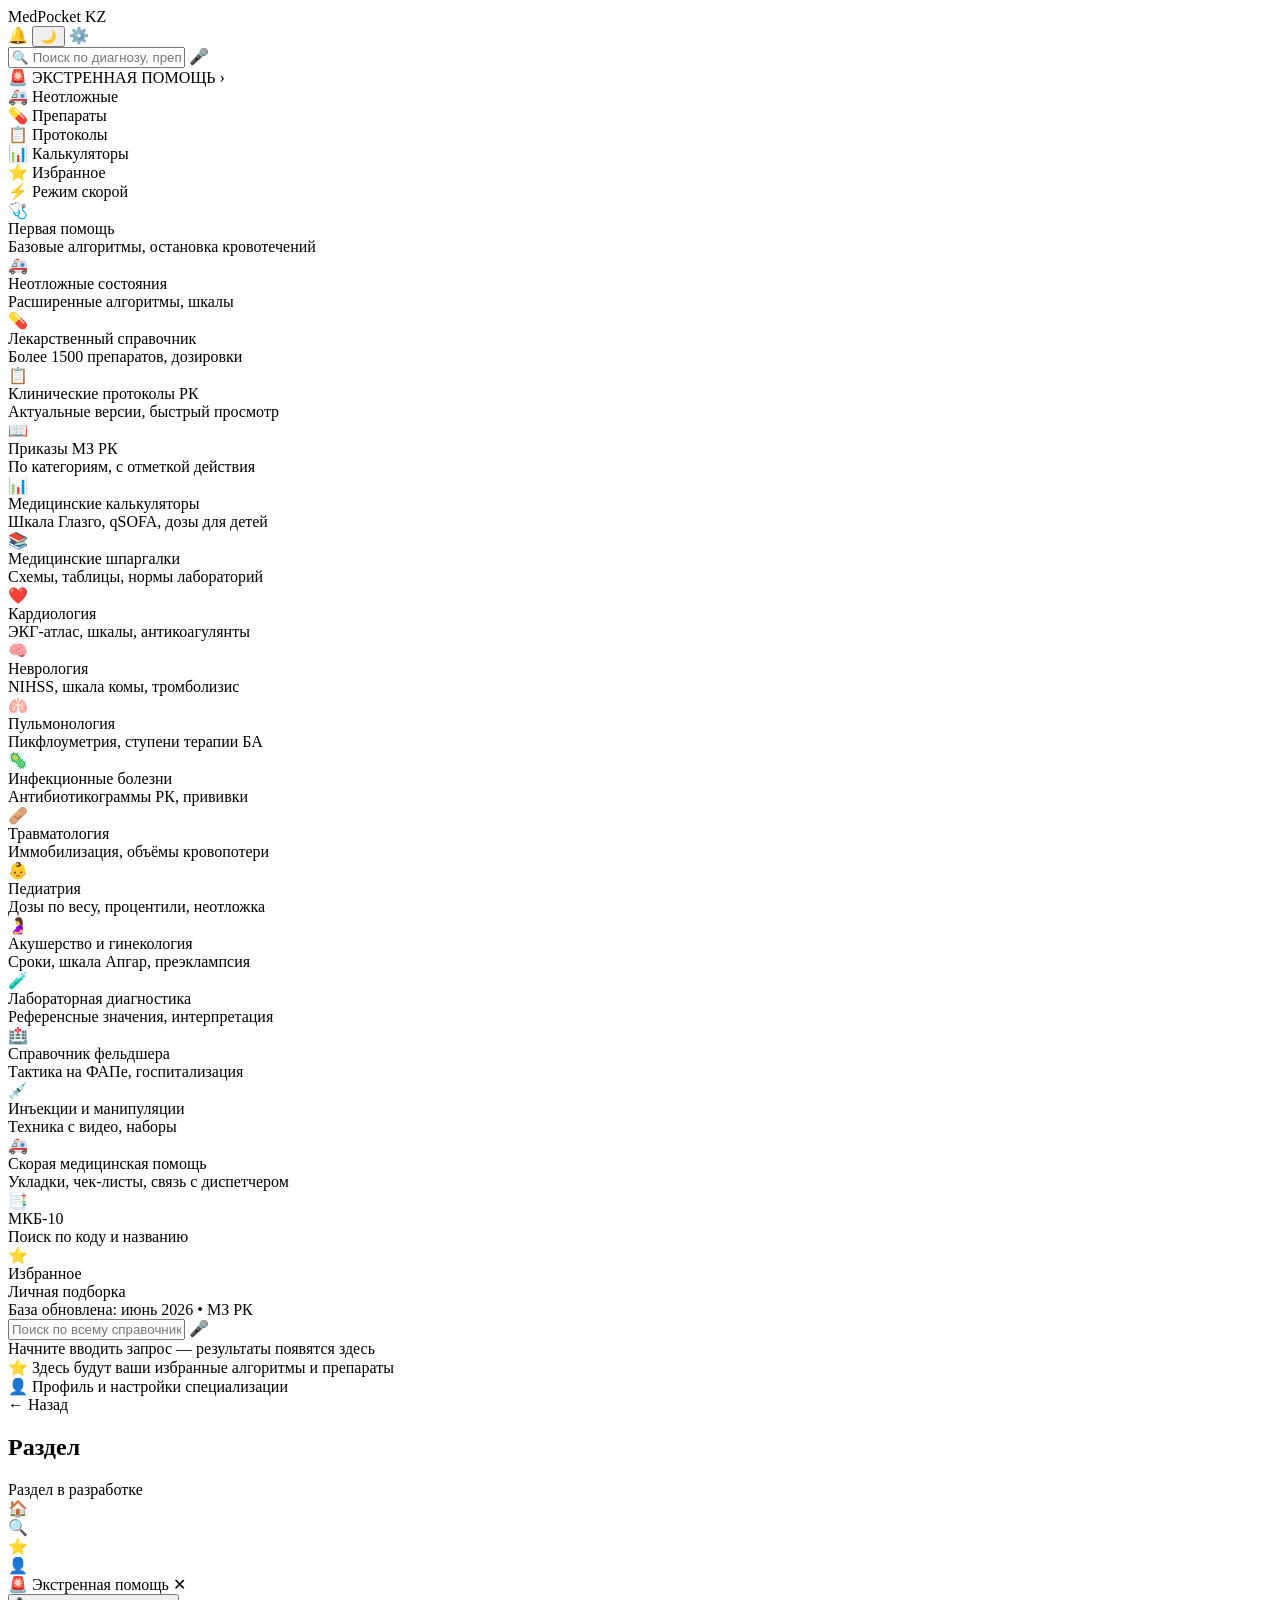
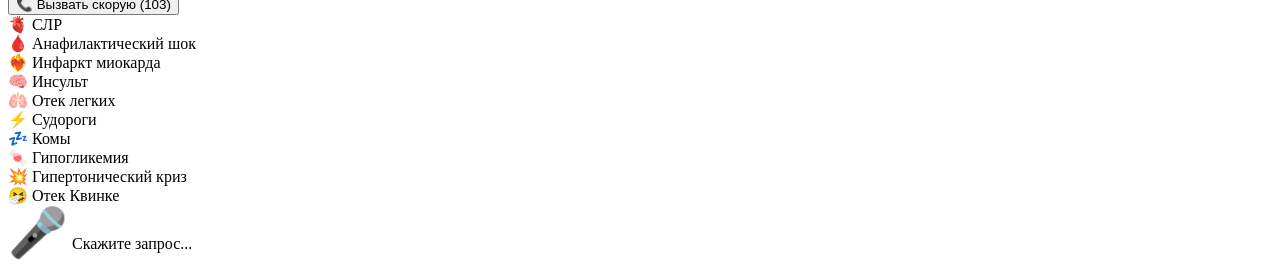
==== commit a039e06e: "Add category screen section to index.html" ====
--- a/index.html
+++ b/index.html
@@ -63,6 +63,17 @@
             <section id="profileScreen" class="screen">
                 <div class="placeholder">👤 Профиль и настройки специализации</div>
             </section>
+
+            <!-- Экран раздела (динамический) -->
+            <section id="categoryScreen" class="screen">
+                <div class="category-header">
+                    <span class="back-button" id="backFromCategory">← Назад</span>
+                    <h2 class="category-title" id="categoryTitle">Раздел</h2>
+                </div>
+                <div class="category-content" id="categoryContent">
+                    <div class="placeholder">Раздел в разработке</div>
+                </div>
+            </section>
         </main>
 
         <!-- Нижняя панель -->
@@ -94,4 +105,4 @@
 
     <script src="script.js"></script>
 </body>
-</html>
+                    </html>
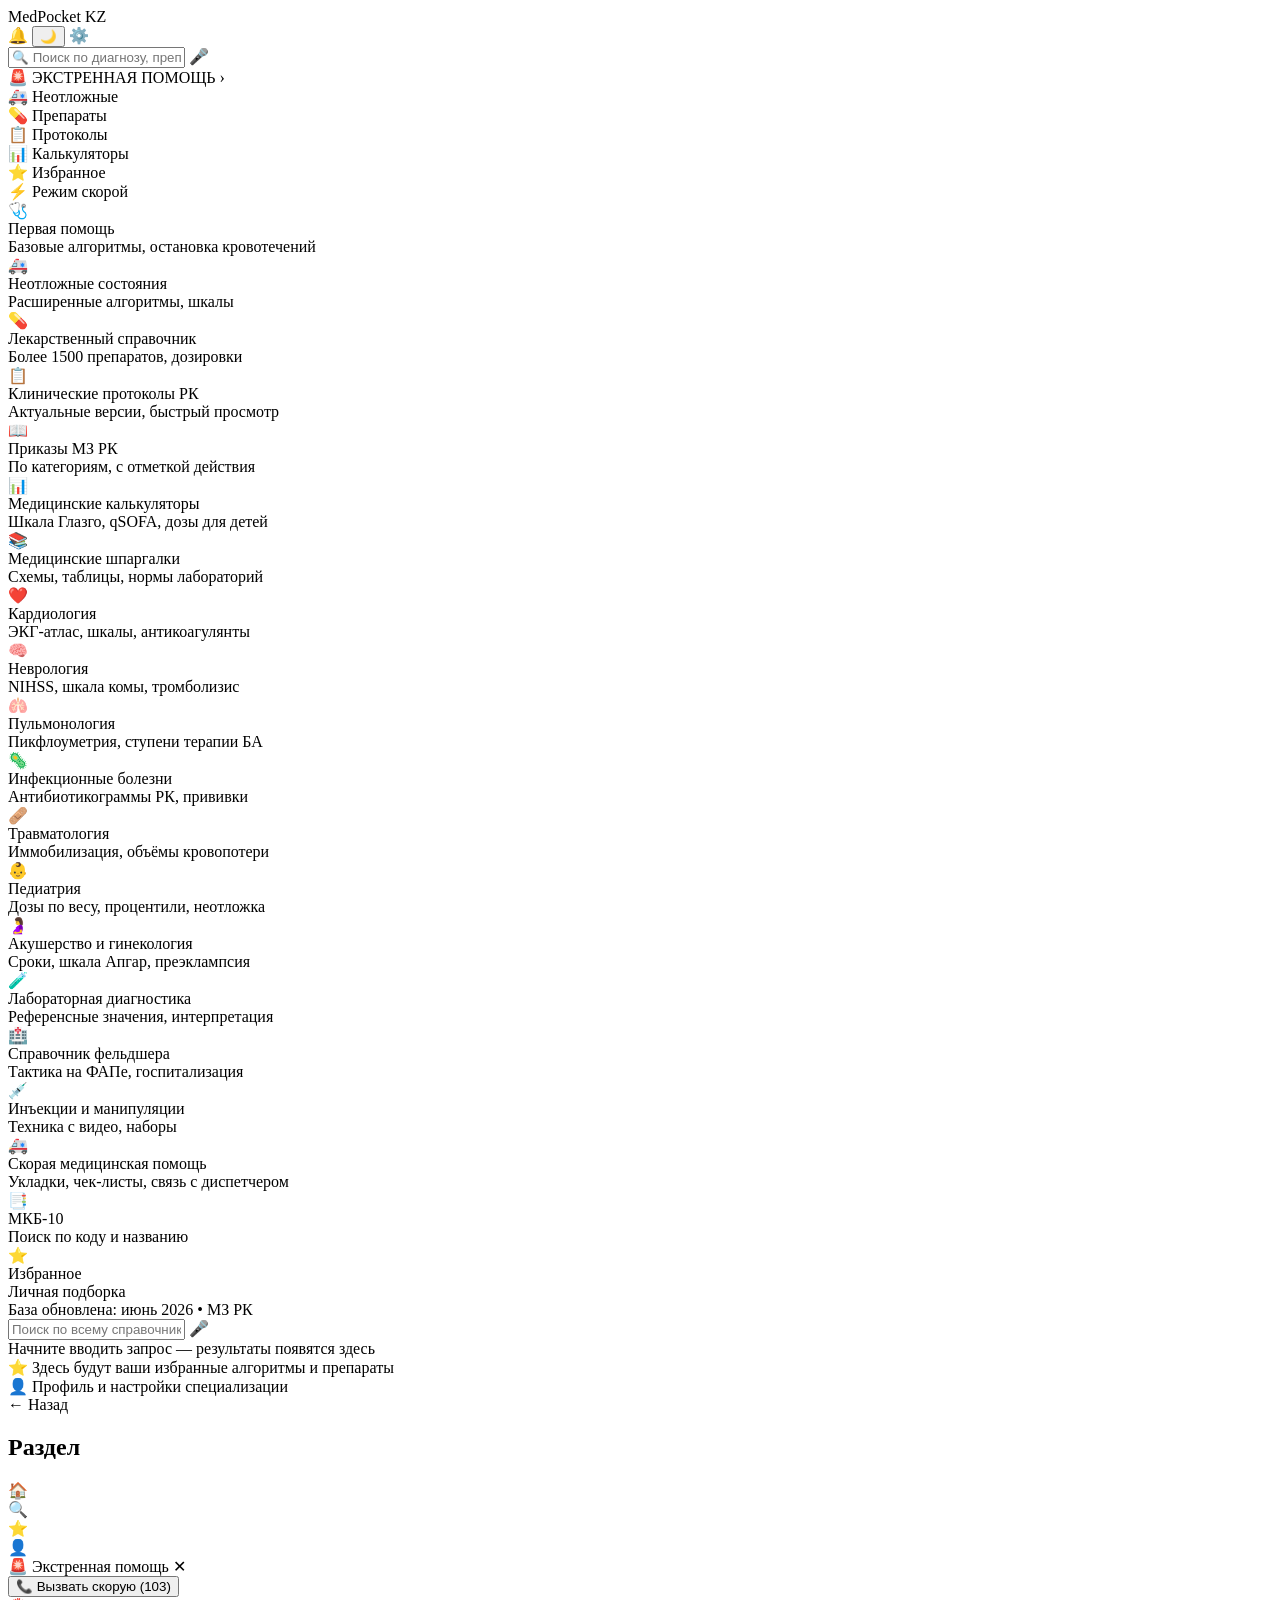
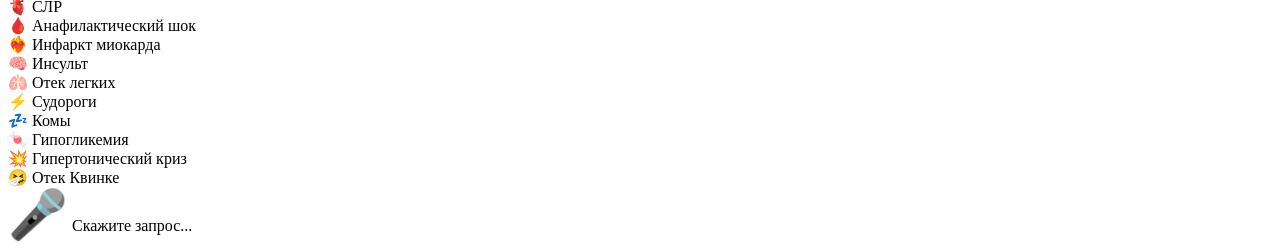
==== commit 85046c34: "Clean up index.html and enhance quick actions Removed commented sections for clarity and updated qui" ====
--- a/index.html
+++ b/index.html
@@ -8,7 +8,6 @@
 </head>
 <body>
     <div id="app">
-        <!-- Шапка -->
         <header class="header">
             <div class="logo">MedPocket KZ</div>
             <div class="header-icons">
@@ -18,7 +17,6 @@
             </div>
         </header>
 
-        <!-- Контент -->
         <main class="content">
             <!-- Главный экран -->
             <section id="homeScreen" class="screen active">
@@ -33,11 +31,11 @@
                 </div>
 
                 <div class="quick-actions" id="quickActions">
-                    <div class="quick-action">🚑 Неотложные</div>
-                    <div class="quick-action">💊 Препараты</div>
-                    <div class="quick-action">📋 Протоколы</div>
-                    <div class="quick-action">📊 Калькуляторы</div>
-                    <div class="quick-action">⭐ Избранное</div>
+                    <div class="quick-action" data-category="Неотложные состояния">🚑 Неотложные</div>
+                    <div class="quick-action" data-category="Лекарственный справочник">💊 Препараты</div>
+                    <div class="quick-action" data-category="Клинические протоколы РК">📋 Протоколы</div>
+                    <div class="quick-action" data-category="Медицинские калькуляторы">📊 Калькуляторы</div>
+                    <div class="quick-action" data-category="Избранное">⭐ Избранное</div>
                     <div class="quick-action" id="emergencyModeBtn">⚡ Режим скорой</div>
                 </div>
 
@@ -45,7 +43,6 @@
                 <div class="footer-note">База обновлена: июнь 2026 • МЗ РК</div>
             </section>
 
-            <!-- Экран поиска -->
             <section id="searchScreen" class="screen">
                 <div class="search-container">
                     <input type="text" placeholder="Поиск по всему справочнику..." id="searchInput">
@@ -54,29 +51,23 @@
                 <div class="placeholder">Начните вводить запрос — результаты появятся здесь</div>
             </section>
 
-            <!-- Избранное -->
             <section id="favoritesScreen" class="screen">
                 <div class="placeholder">⭐ Здесь будут ваши избранные алгоритмы и препараты</div>
             </section>
 
-            <!-- Профиль -->
             <section id="profileScreen" class="screen">
                 <div class="placeholder">👤 Профиль и настройки специализации</div>
             </section>
 
-            <!-- Экран раздела (динамический) -->
             <section id="categoryScreen" class="screen">
                 <div class="category-header">
                     <span class="back-button" id="backFromCategory">← Назад</span>
                     <h2 class="category-title" id="categoryTitle">Раздел</h2>
                 </div>
-                <div class="category-content" id="categoryContent">
-                    <div class="placeholder">Раздел в разработке</div>
-                </div>
+                <div class="category-content" id="categoryContent"></div>
             </section>
         </main>
 
-        <!-- Нижняя панель -->
         <nav class="tab-bar">
             <div class="tab-item active" data-tab="home">🏠</div>
             <div class="tab-item" data-tab="search">🔍</div>
@@ -84,7 +75,6 @@
             <div class="tab-item" data-tab="profile">👤</div>
         </nav>
 
-        <!-- Модальное окно экстренных состояний -->
         <div id="emergencyModal" class="modal-overlay">
             <div class="modal-content">
                 <div class="modal-header">
@@ -96,7 +86,6 @@
             </div>
         </div>
 
-        <!-- Заглушка микрофона -->
         <div class="mic-overlay" id="micOverlay">
             <span style="font-size:48px;">🎤</span>
             <span>Скажите запрос...</span>
@@ -105,4 +94,4 @@
 
     <script src="script.js"></script>
 </body>
-                    </html>
+</html>
